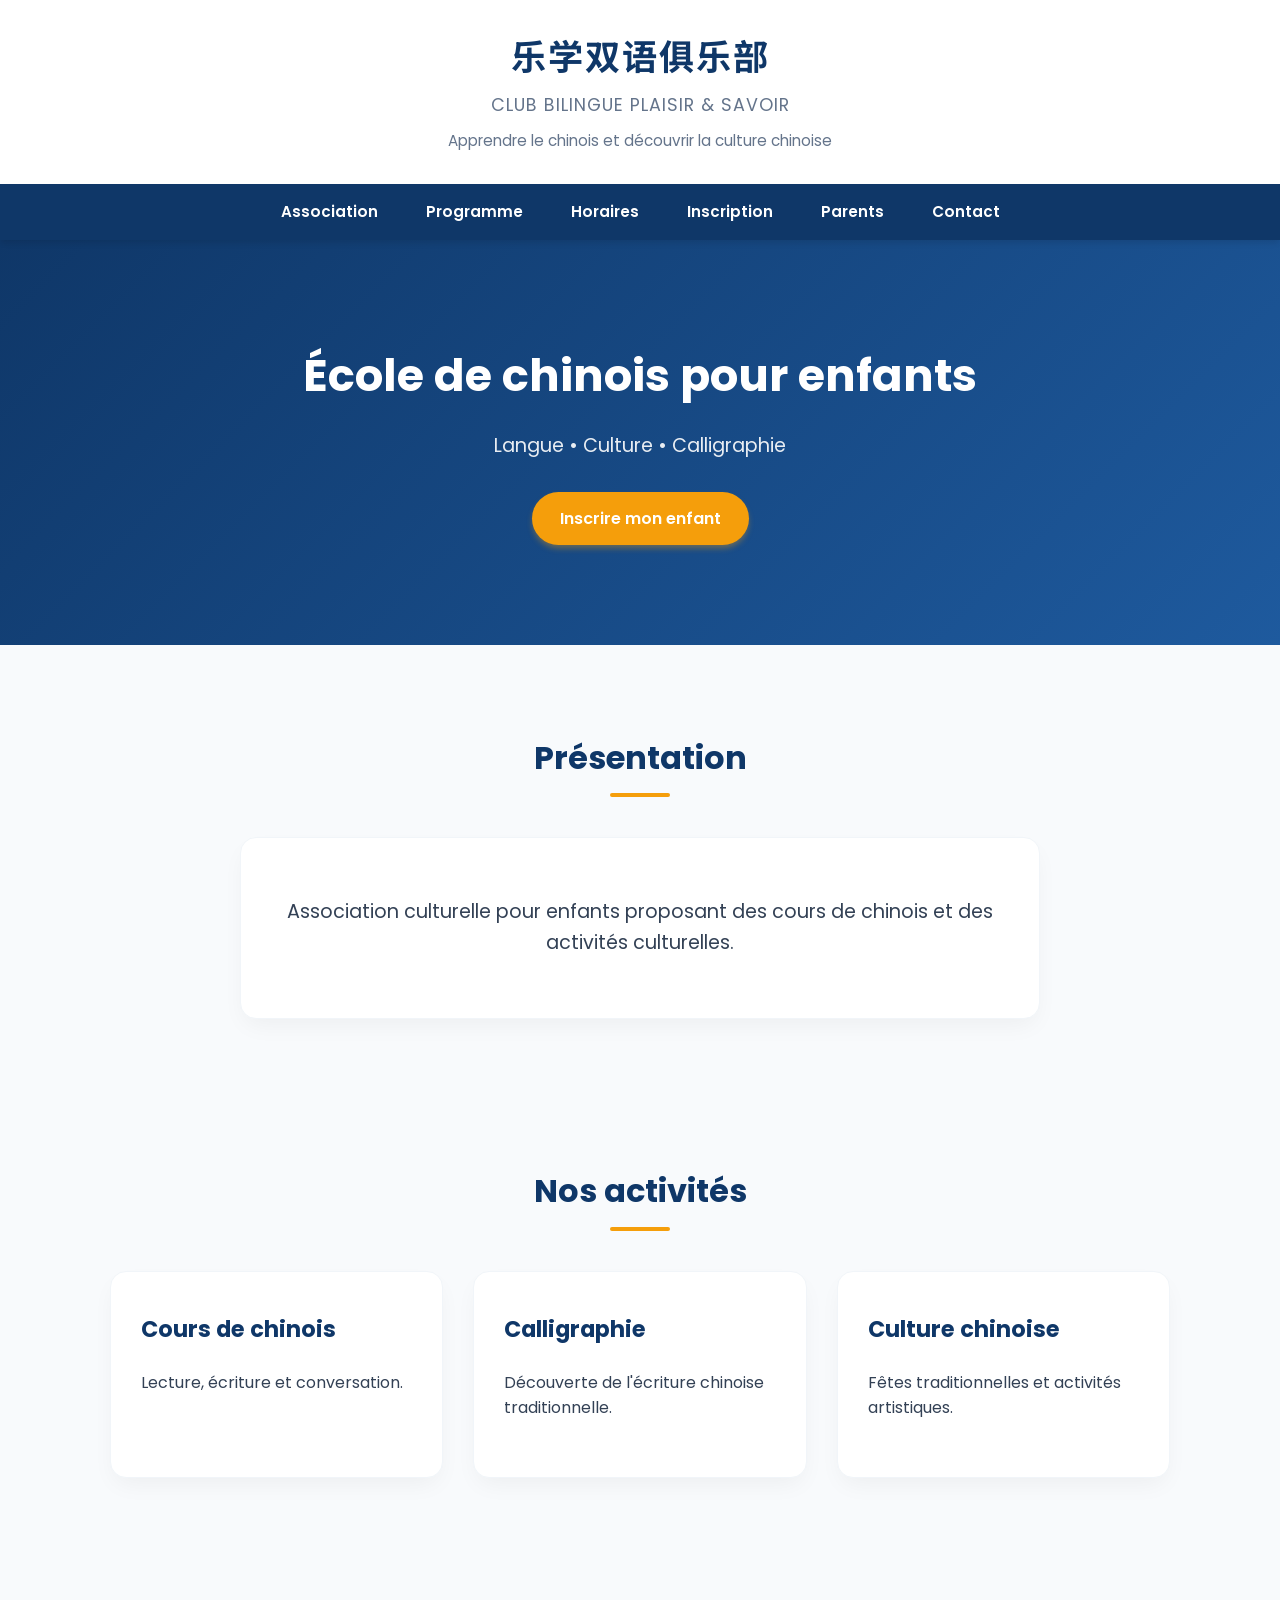
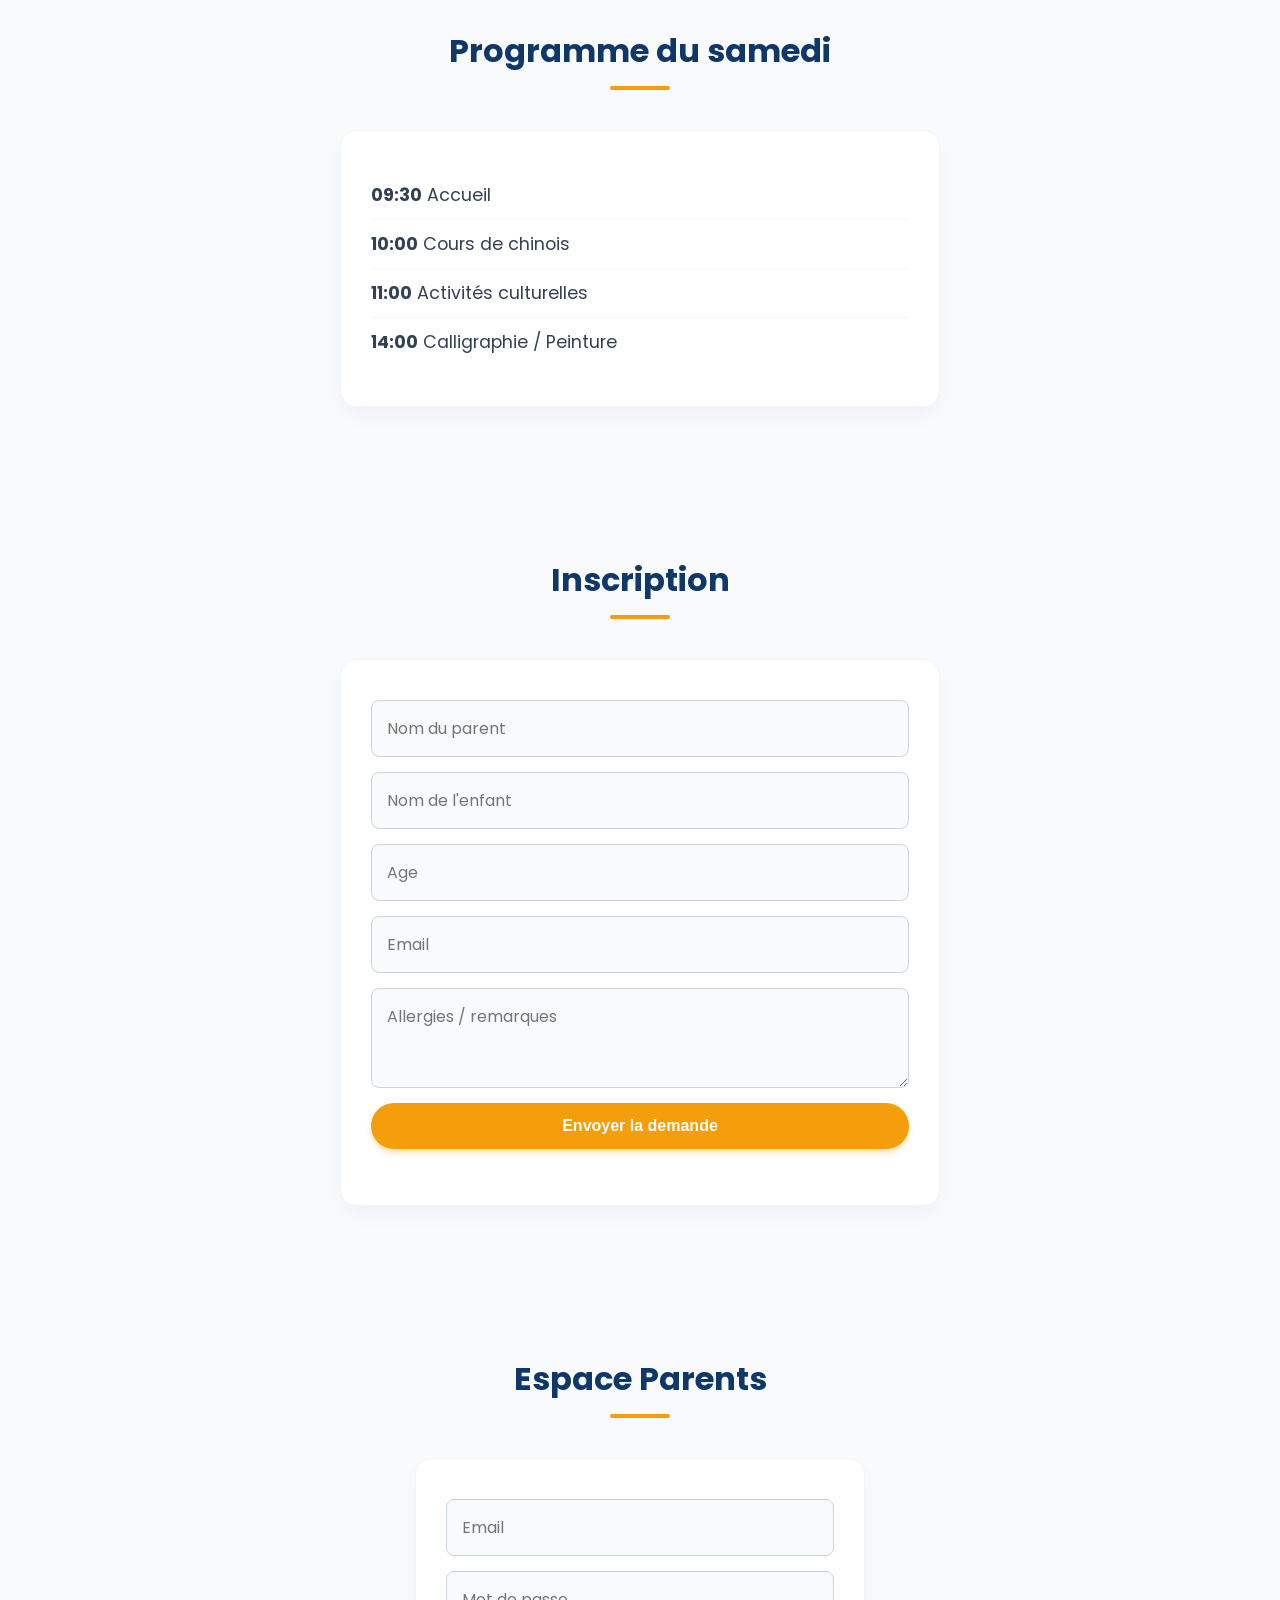
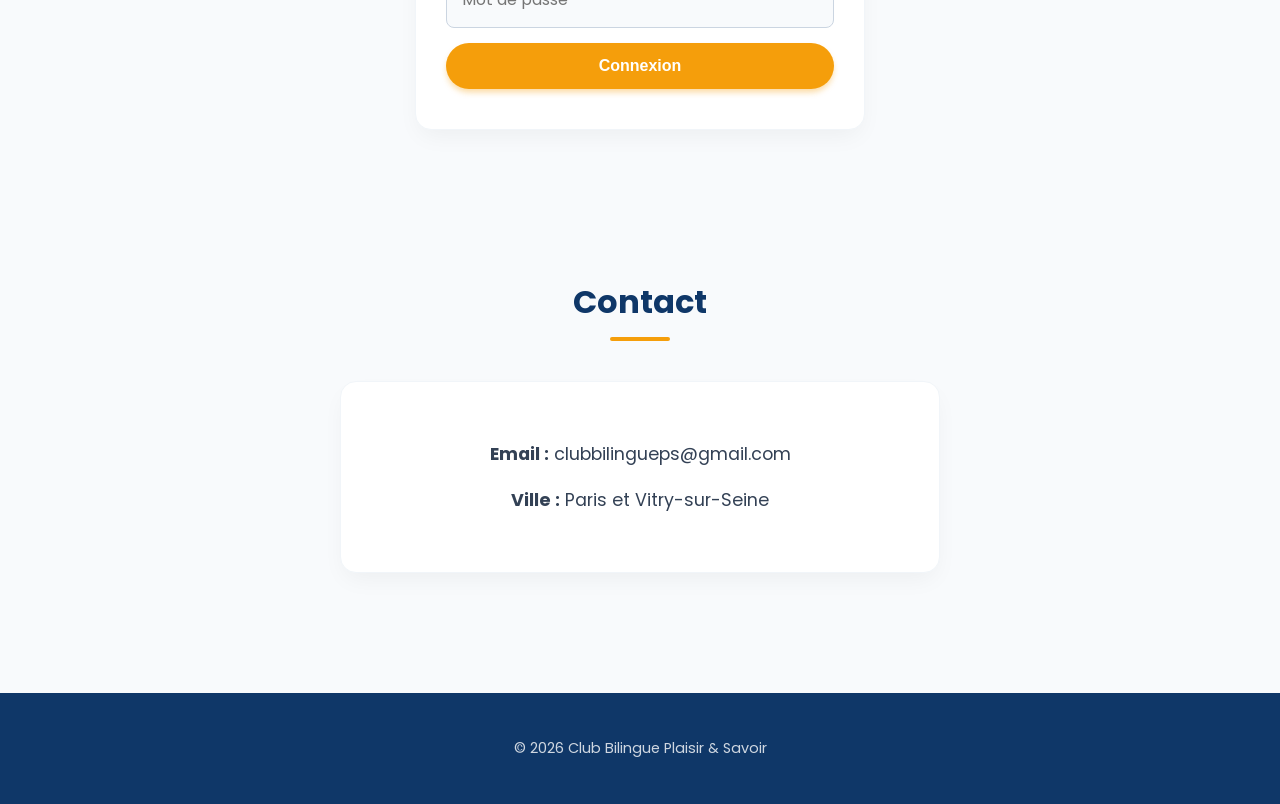
==== index.html @ ced0d9ac "Rename website.html to index.html" ====
<!DOCTYPE html>
<html lang="fr">
<head>
<meta charset="UTF-8">
<meta name="viewport" content="width=device-width, initial-scale=1.0">
<title>Club Bilingue Plaisir & Savoir</title>

<link href="https://fonts.googleapis.com/css2?family=Noto+Sans+SC:wght@400;700&family=Poppins:wght@300;400;600;700&display=swap" rel="stylesheet">

<style>
:root {
  --primary: #0f3768;        /* 深沉专业的蓝色 */
  --primary-light: #1e5a9e;  
  --accent: #f59e0b;         /* 温暖的橙黄色作为点缀 */
  --accent-hover: #d97706;
  --bg-color: #f8fafc;       /* 柔和的浅灰蓝背景 */
  --text-main: #334155;
  --text-light: #64748b;
  --white: #ffffff;
}

* {
  box-sizing: border-box;
  scroll-behavior: smooth;
}

body {
  margin: 0;
  font-family: 'Poppins', 'Noto Sans SC', sans-serif;
  background: var(--bg-color);
  color: var(--text-main);
  line-height: 1.6;
}

/* 顶部品牌区 */
header {
  background: var(--white);
  color: var(--primary);
  padding: 30px 20px;
  text-align: center;
}

header h1 {
  margin: 0;
  font-size: 2.2rem;
  letter-spacing: 2px;
  color: var(--primary);
}

header h2 {
  margin: 5px 0 10px;
  font-size: 1.1rem;
  font-weight: 400;
  color: var(--text-light);
  letter-spacing: 1px;
}

header p {
  margin: 0;
  font-size: 0.95rem;
  color: var(--text-light);
}

/* 导航栏 */
nav {
  display: flex;
  justify-content: center;
  flex-wrap: wrap;
  background: var(--primary);
  position: sticky;
  top: 0;
  z-index: 1000;
  box-shadow: 0 4px 6px -1px rgba(0, 0, 0, 0.1);
}

nav a {
  color: var(--white);
  text-decoration: none;
  padding: 16px 24px;
  font-weight: 600;
  font-size: 0.95rem;
  transition: background 0.3s ease;
}

nav a:hover {
  background: var(--primary-light);
}

/* 主视觉区 (Hero) */
.hero {
  padding: 100px 20px;
  text-align: center;
  background: linear-gradient(135deg, var(--primary) 0%, var(--primary-light) 100%);
  color: var(--white);
}

.hero h1 {
  font-size: 2.8rem;
  margin-bottom: 10px;
  margin-top: 0;
}

.hero p {
  font-size: 1.2rem;
  margin-bottom: 30px;
  opacity: 0.9;
}

/* 通用容器 */
.container {
  max-width: 1100px;
  margin: 0 auto;
  padding: 60px 20px;
}

.container h2 {
  text-align: center;
  color: var(--primary);
  font-size: 2rem;
  margin-bottom: 40px;
  position: relative;
}

.container h2::after {
  content: '';
  width: 60px;
  height: 4px;
  background: var(--accent);
  display: block;
  margin: 10px auto 0;
  border-radius: 2px;
}

/* 网格与卡片 */
.grid {
  display: grid;
  grid-template-columns: repeat(auto-fit, minmax(300px, 1fr));
  gap: 30px;
}

.card {
  background: var(--white);
  padding: 40px 30px;
  border-radius: 16px;
  box-shadow: 0 10px 25px -5px rgba(0, 0, 0, 0.05);
  transition: transform 0.3s ease, box-shadow 0.3s ease;
  border: 1px solid #f1f5f9;
}

.card:hover {
  transform: translateY(-5px);
  box-shadow: 0 20px 25px -5px rgba(0, 0, 0, 0.1);
}

.card h3 {
  color: var(--primary);
  margin-top: 0;
  font-size: 1.4rem;
}

/* 按钮样式 */
.btn {
  display: inline-block;
  background: var(--accent);
  color: var(--white);
  padding: 14px 28px;
  border-radius: 50px;
  text-decoration: none;
  font-weight: 600;
  font-size: 1rem;
  border: none;
  cursor: pointer;
  transition: background 0.3s ease, transform 0.2s ease;
  box-shadow: 0 4px 6px -1px rgba(245, 158, 11, 0.4);
}

.btn:hover {
  background: var(--accent-hover);
  transform: translateY(-2px);
}

/* 课程表区特殊调整 */
.schedule p {
  font-size: 1.1rem;
  padding: 10px 0;
  border-bottom: 1px solid #f1f5f9;
  margin: 0;
}
.schedule p:last-child {
  border-bottom: none;
}
.schedule .card {
  max-width: 600px;
  margin: 0 auto;
}

/* 表单样式 */
form {
  display: flex;
  flex-direction: column;
  gap: 15px;
}

form input, form textarea {
  width: 100%;
  padding: 15px;
  border-radius: 8px;
  border: 1px solid #cbd5e1;
  font-size: 1rem;
  font-family: inherit;
  background: #f8fafc;
  transition: border-color 0.3s ease, box-shadow 0.3s ease;
}

form input:focus, form textarea:focus {
  outline: none;
  border-color: var(--primary-light);
  box-shadow: 0 0 0 3px rgba(30, 90, 158, 0.1);
  background: var(--white);
}

form textarea {
  resize: vertical;
  min-height: 100px;
}

.form-card {
  max-width: 600px;
  margin: 0 auto;
}

#confirm {
  color: #10b981;
  font-weight: 600;
  text-align: center;
  margin-top: 15px;
}

/* 家长空间 */
.login-box {
  max-width: 450px;
  margin: auto;
}

.dashboard {
  display: none;
  max-width: 800px;
  margin: 40px auto 0;
  background: var(--white);
  padding: 40px;
  border-radius: 16px;
  box-shadow: 0 10px 25px -5px rgba(0, 0, 0, 0.05);
}

.invoice {
  background: #f8fafc;
  padding: 30px;
  border: 1px dashed #cbd5e1;
  border-radius: 8px;
  margin-top: 30px;
  color: var(--text-main);
}

.invoice h3 {
  margin-top: 0;
  color: var(--primary);
}

/* 页脚 */
footer {
  background: var(--primary);
  color: rgba(255, 255, 255, 0.8);
  text-align: center;
  padding: 30px;
  margin-top: 60px;
  font-size: 0.9rem;
}

@media(max-width: 768px) {
  header h1 { font-size: 1.8rem; }
  .hero h1 { font-size: 2.2rem; }
  nav a { padding: 12px 16px; font-size: 0.9rem; }
  .container { padding: 40px 15px; }
}
</style>
</head>

<body>

<header>
  <h1>乐学双语俱乐部</h1>
  <h2>CLUB BILINGUE PLAISIR & SAVOIR</h2>
  <p>Apprendre le chinois et découvrir la culture chinoise</p>
</header>

<nav>
  <a href="#about">Association</a>
  <a href="#program">Programme</a>
  <a href="#schedule">Horaires</a>
  <a href="#register">Inscription</a>
  <a href="#parents">Parents</a>
  <a href="#contact">Contact</a>
</nav>

<section class="hero">
  <h1>École de chinois pour enfants</h1>
  <p>Langue • Culture • Calligraphie</p>
  <a class="btn" href="#register">Inscrire mon enfant</a>
</section>

<div class="container" id="about">
  <h2>Présentation</h2>
  <div class="card" style="text-align: center; max-width: 800px; margin: 0 auto;">
    <p style="font-size: 1.2rem; color: var(--text-main);">Association culturelle pour enfants proposant des cours de chinois et des activités culturelles.</p>
  </div>
</div>

<div class="container" id="program">
  <h2>Nos activités</h2>
  <div class="grid">
    <div class="card">
      <h3>Cours de chinois</h3>
      <p>Lecture, écriture et conversation.</p>
    </div>
    <div class="card">
      <h3>Calligraphie</h3>
      <p>Découverte de l'écriture chinoise traditionnelle.</p>
    </div>
    <div class="card">
      <h3>Culture chinoise</h3>
      <p>Fêtes traditionnelles et activités artistiques.</p>
    </div>
  </div>
</div>

<div class="container schedule" id="schedule">
  <h2>Programme du samedi</h2>
  <div class="card">
    <p><strong>09:30</strong> Accueil</p>
    <p><strong>10:00</strong> Cours de chinois</p>
    <p><strong>11:00</strong> Activités culturelles</p>
    <p><strong>14:00</strong> Calligraphie / Peinture</p>
  </div>
</div>

<div class="container" id="register">
  <h2>Inscription</h2>
  <div class="card form-card">
    <form id="registerForm">
      <input type="text" id="parent" placeholder="Nom du parent" required>
      <input type="text" id="child" placeholder="Nom de l'enfant" required>
      <input type="number" id="age" placeholder="Age" required>
      <input type="email" id="email" placeholder="Email" required>
      <textarea id="note" placeholder="Allergies / remarques"></textarea>
      <button class="btn" type="submit">Envoyer la demande</button>
    </form>
    <p id="confirm"></p>
  </div>
</div>

<div class="container" id="parents">
  <h2>Espace Parents</h2>
  <div class="card login-box">
    <form id="loginForm">
      <input type="email" placeholder="Email" required>
      <input type="password" placeholder="Mot de passe" required>
      <button class="btn">Connexion</button>
    </form>
  </div>

  <div class="dashboard" id="dashboard">
    <h3 style="color: var(--primary); margin-top: 0;">Tableau Parents</h3>
    <p>Bienvenue dans l'espace parents.</p>
    <button class="btn" onclick="generateInvoice()">Télécharger facture</button>
    <div id="invoice" class="invoice"></div>
  </div>
</div>

<div class="container" id="contact">
  <h2>Contact</h2>
  <div class="card" style="text-align: center; max-width: 600px; margin: 0 auto;">
    <p style="font-size: 1.1rem;"><strong>Email :</strong> clubbilingueps@gmail.com</p>
    <p style="font-size: 1.1rem;"><strong>Ville :</strong> Paris et Vitry-sur-Seine</p>
  </div>
</div>

<footer>
  <p>© 2026 Club Bilingue Plaisir & Savoir</p>
</footer>

<script>
// Registration
document.getElementById("registerForm").addEventListener("submit",function(e){
  e.preventDefault();
  const parent = document.getElementById("parent").value;
  const child = document.getElementById("child").value;

  localStorage.setItem("parent", parent);
  localStorage.setItem("child", child);

  document.getElementById("confirm").innerText = "Inscription enregistrée ✔";
});

// Parent login demo
document.getElementById("loginForm").addEventListener("submit",function(e){
  e.preventDefault();
  // Hide login box, show dashboard
  document.querySelector('.login-box').style.display = "none";
  document.getElementById("dashboard").style.display = "block";
});

// Invoice generator
function generateInvoice(){
  const parent = localStorage.getItem("parent") || "Parent";
  const child = localStorage.getItem("child") || "Enfant";

  const html = `
    <h3>Facture</h3>
    <p><strong>Association :</strong> Club Bilingue Plaisir & Savoir</p>
    <p><strong>Parent :</strong> ${parent}</p>
    <p><strong>Enfant :</strong> ${child}</p>
    <p><strong>Objet :</strong> Cours de chinois enfants</p>
    <p><strong>Montant :</strong> 120 €</p>
    <p><strong>Date :</strong> ${new Date().toLocaleDateString()}</p>
  `;
  document.getElementById("invoice").innerHTML = html;
}
</script>

</body>
</html>
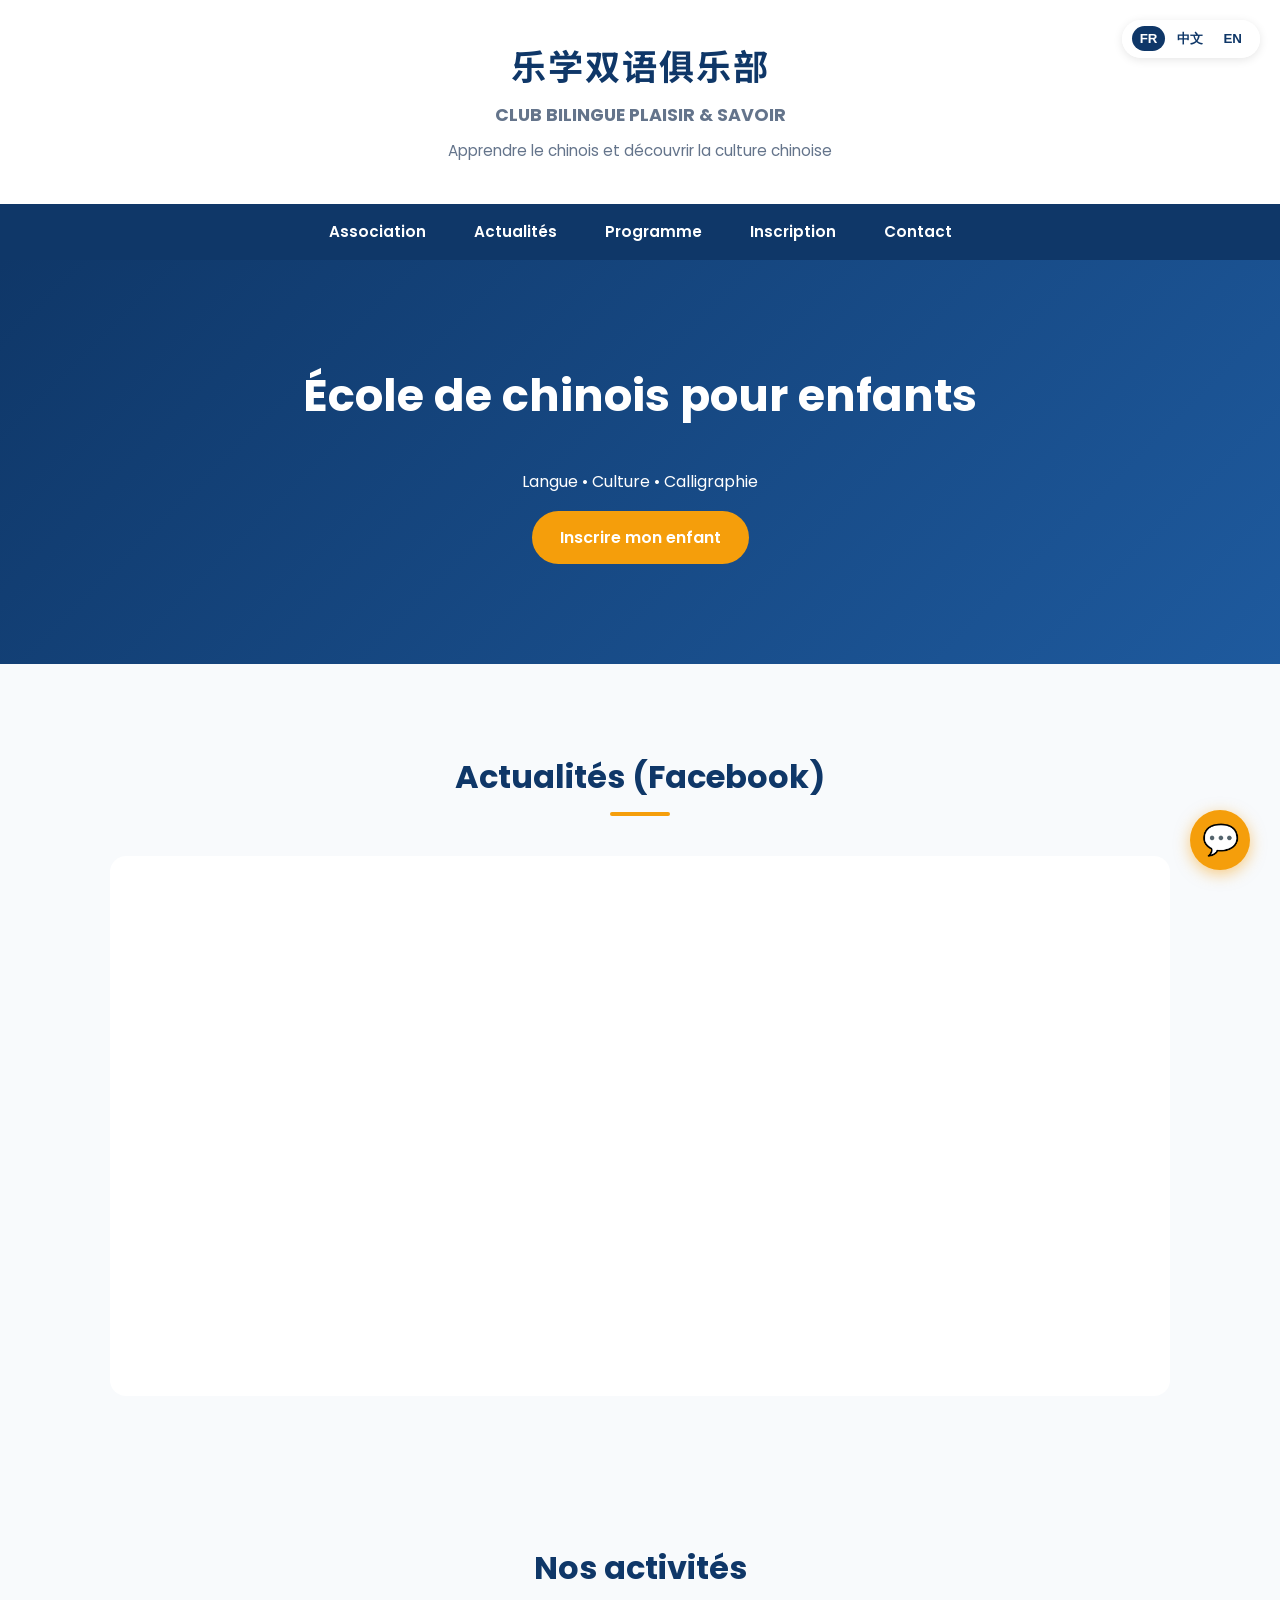
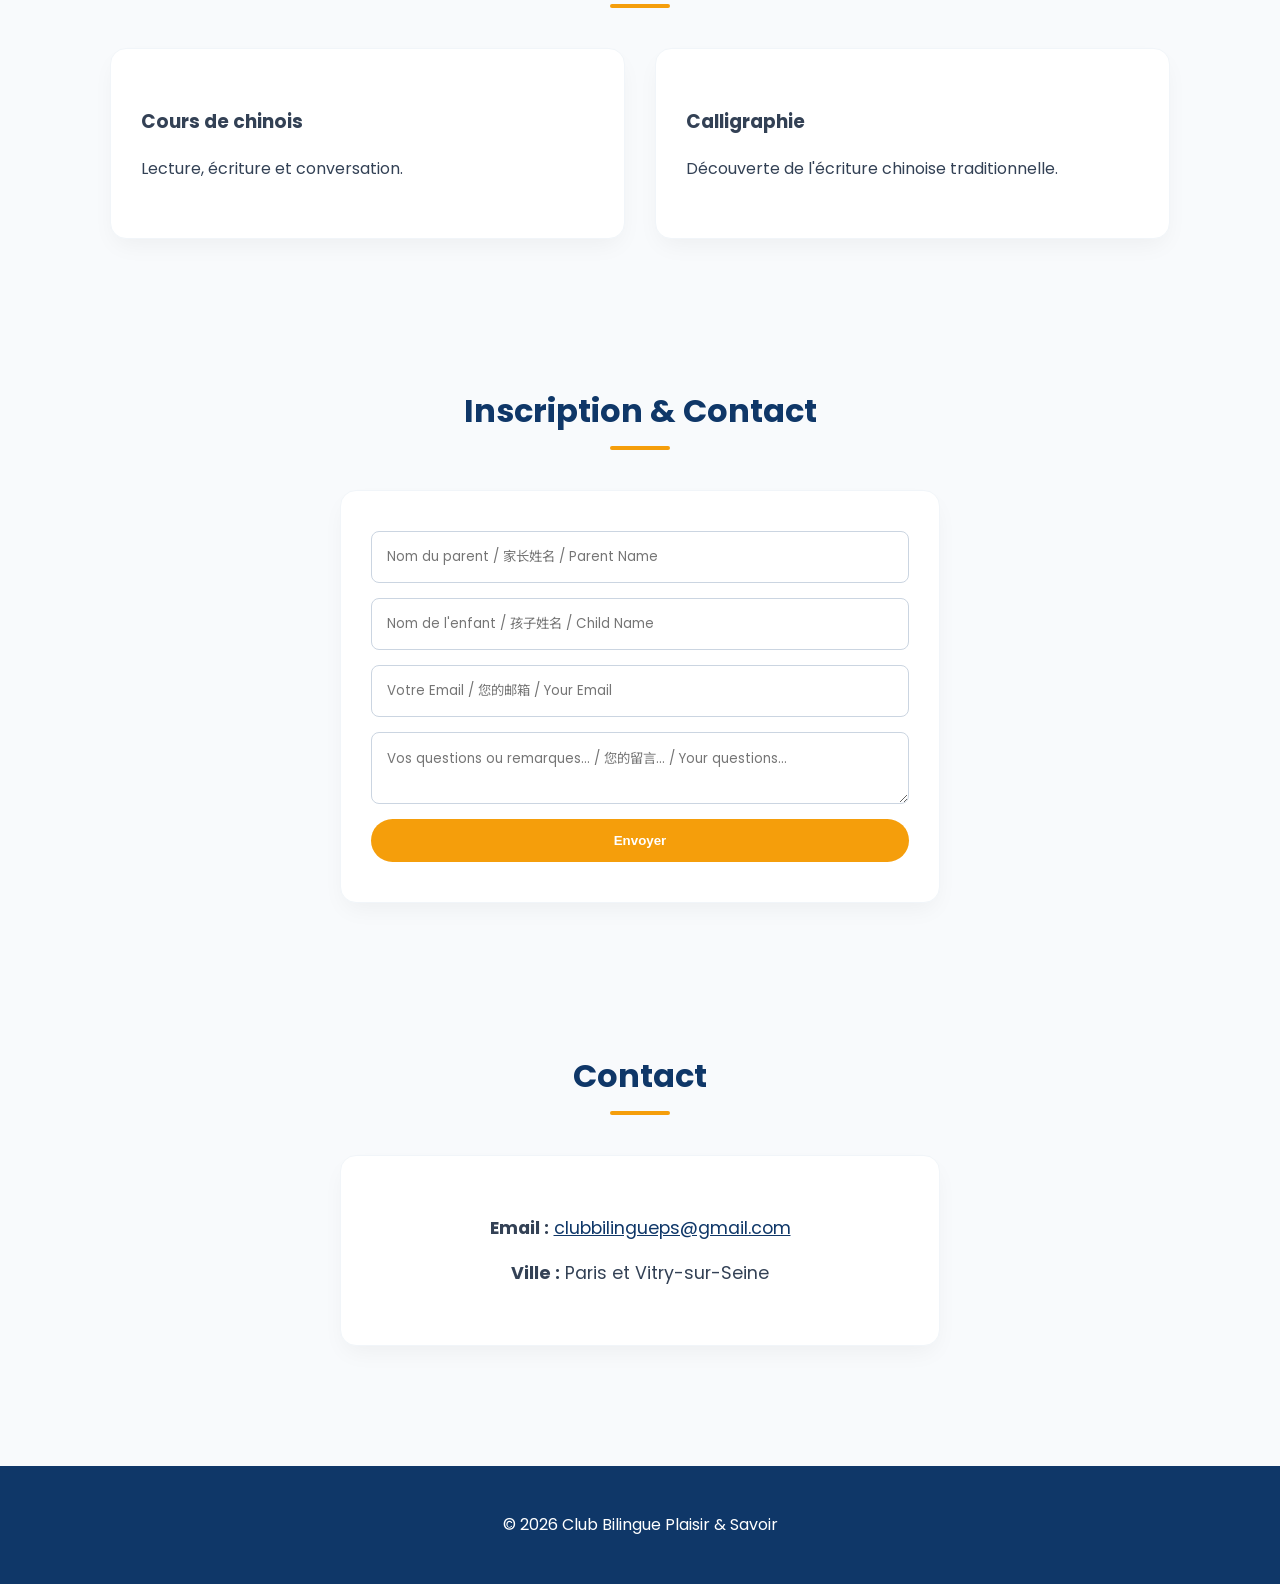
==== commit de534c54: "Update index.html" ====
--- a/index.html
+++ b/index.html
@@ -9,20 +9,17 @@
 
 <style>
 :root {
-  --primary: #0f3768;        /* 深沉专业的蓝色 */
+  --primary: #0f3768;        
   --primary-light: #1e5a9e;  
-  --accent: #f59e0b;         /* 温暖的橙黄色作为点缀 */
+  --accent: #f59e0b;         
   --accent-hover: #d97706;
-  --bg-color: #f8fafc;       /* 柔和的浅灰蓝背景 */
+  --bg-color: #f8fafc;       
   --text-main: #334155;
   --text-light: #64748b;
   --white: #ffffff;
 }
 
-* {
-  box-sizing: border-box;
-  scroll-behavior: smooth;
-}
+* { box-sizing: border-box; scroll-behavior: smooth; }
 
 body {
   margin: 0;
@@ -32,354 +29,206 @@
   line-height: 1.6;
 }
 
-/* 顶部品牌区 */
+/* 语言切换器 */
+.lang-switcher {
+  position: absolute;
+  top: 20px;
+  right: 20px;
+  background: rgba(255,255,255,0.9);
+  padding: 5px 10px;
+  border-radius: 20px;
+  box-shadow: 0 2px 10px rgba(0,0,0,0.1);
+  z-index: 1001;
+}
+.lang-switcher button {
+  border: none;
+  background: none;
+  cursor: pointer;
+  font-weight: 600;
+  color: var(--primary);
+  padding: 5px 8px;
+  border-radius: 15px;
+}
+.lang-switcher button.active {
+  background: var(--primary);
+  color: white;
+}
+
+/* 语言显示控制 */
+.lang-zh, .lang-en { display: none; }
+
 header {
   background: var(--white);
   color: var(--primary);
-  padding: 30px 20px;
+  padding: 40px 20px;
   text-align: center;
-}
-
-header h1 {
-  margin: 0;
-  font-size: 2.2rem;
-  letter-spacing: 2px;
-  color: var(--primary);
-}
-
-header h2 {
-  margin: 5px 0 10px;
-  font-size: 1.1rem;
-  font-weight: 400;
-  color: var(--text-light);
-  letter-spacing: 1px;
-}
-
-header p {
-  margin: 0;
-  font-size: 0.95rem;
-  color: var(--text-light);
-}
-
-/* 导航栏 */
+  position: relative;
+}
+header h1 { margin: 0; font-size: 2.2rem; letter-spacing: 2px; }
+header h2 { margin: 5px 0 10px; font-size: 1.1rem; color: var(--text-light); }
+header p { margin: 0; font-size: 0.95rem; color: var(--text-light); }
+
 nav {
-  display: flex;
-  justify-content: center;
-  flex-wrap: wrap;
-  background: var(--primary);
-  position: sticky;
-  top: 0;
-  z-index: 1000;
-  box-shadow: 0 4px 6px -1px rgba(0, 0, 0, 0.1);
-}
-
+  display: flex; justify-content: center; flex-wrap: wrap;
+  background: var(--primary); position: sticky; top: 0; z-index: 1000;
+}
 nav a {
-  color: var(--white);
-  text-decoration: none;
-  padding: 16px 24px;
-  font-weight: 600;
-  font-size: 0.95rem;
-  transition: background 0.3s ease;
-}
-
-nav a:hover {
-  background: var(--primary-light);
-}
-
-/* 主视觉区 (Hero) */
+  color: var(--white); text-decoration: none;
+  padding: 16px 24px; font-weight: 600; font-size: 0.95rem;
+}
+nav a:hover { background: var(--primary-light); }
+
 .hero {
-  padding: 100px 20px;
-  text-align: center;
+  padding: 100px 20px; text-align: center;
   background: linear-gradient(135deg, var(--primary) 0%, var(--primary-light) 100%);
   color: var(--white);
 }
-
-.hero h1 {
-  font-size: 2.8rem;
-  margin-bottom: 10px;
-  margin-top: 0;
-}
-
-.hero p {
-  font-size: 1.2rem;
-  margin-bottom: 30px;
-  opacity: 0.9;
-}
-
-/* 通用容器 */
-.container {
-  max-width: 1100px;
-  margin: 0 auto;
-  padding: 60px 20px;
-}
-
+.hero h1 { font-size: 2.8rem; margin-top: 0; }
+
+.container { max-width: 1100px; margin: 0 auto; padding: 60px 20px; }
 .container h2 {
-  text-align: center;
-  color: var(--primary);
-  font-size: 2rem;
-  margin-bottom: 40px;
-  position: relative;
-}
-
+  text-align: center; color: var(--primary); font-size: 2rem; margin-bottom: 40px;
+}
 .container h2::after {
-  content: '';
-  width: 60px;
-  height: 4px;
-  background: var(--accent);
-  display: block;
-  margin: 10px auto 0;
-  border-radius: 2px;
-}
-
-/* 网格与卡片 */
-.grid {
-  display: grid;
-  grid-template-columns: repeat(auto-fit, minmax(300px, 1fr));
-  gap: 30px;
-}
-
+  content: ''; width: 60px; height: 4px; background: var(--accent); display: block; margin: 10px auto 0; border-radius: 2px;
+}
+
+.grid { display: grid; grid-template-columns: repeat(auto-fit, minmax(300px, 1fr)); gap: 30px; }
 .card {
-  background: var(--white);
-  padding: 40px 30px;
-  border-radius: 16px;
-  box-shadow: 0 10px 25px -5px rgba(0, 0, 0, 0.05);
-  transition: transform 0.3s ease, box-shadow 0.3s ease;
-  border: 1px solid #f1f5f9;
-}
-
-.card:hover {
-  transform: translateY(-5px);
-  box-shadow: 0 20px 25px -5px rgba(0, 0, 0, 0.1);
-}
-
-.card h3 {
-  color: var(--primary);
-  margin-top: 0;
-  font-size: 1.4rem;
-}
-
-/* 按钮样式 */
+  background: var(--white); padding: 40px 30px; border-radius: 16px;
+  box-shadow: 0 10px 25px -5px rgba(0,0,0,0.05); border: 1px solid #f1f5f9;
+}
+
 .btn {
-  display: inline-block;
-  background: var(--accent);
-  color: var(--white);
-  padding: 14px 28px;
-  border-radius: 50px;
-  text-decoration: none;
-  font-weight: 600;
-  font-size: 1rem;
-  border: none;
-  cursor: pointer;
-  transition: background 0.3s ease, transform 0.2s ease;
-  box-shadow: 0 4px 6px -1px rgba(245, 158, 11, 0.4);
-}
-
-.btn:hover {
-  background: var(--accent-hover);
-  transform: translateY(-2px);
-}
-
-/* 课程表区特殊调整 */
-.schedule p {
-  font-size: 1.1rem;
-  padding: 10px 0;
-  border-bottom: 1px solid #f1f5f9;
-  margin: 0;
-}
-.schedule p:last-child {
-  border-bottom: none;
-}
-.schedule .card {
-  max-width: 600px;
-  margin: 0 auto;
+  display: inline-block; background: var(--accent); color: var(--white);
+  padding: 14px 28px; border-radius: 50px; text-decoration: none;
+  font-weight: 600; border: none; cursor: pointer;
+}
+
+/* Facebook News 容器 */
+.fb-container {
+  display: flex; justify-content: center; background: white; padding: 20px; border-radius: 16px;
 }
 
 /* 表单样式 */
-form {
-  display: flex;
-  flex-direction: column;
-  gap: 15px;
-}
-
+form { display: flex; flex-direction: column; gap: 15px; }
 form input, form textarea {
-  width: 100%;
-  padding: 15px;
-  border-radius: 8px;
-  border: 1px solid #cbd5e1;
-  font-size: 1rem;
-  font-family: inherit;
-  background: #f8fafc;
-  transition: border-color 0.3s ease, box-shadow 0.3s ease;
-}
-
-form input:focus, form textarea:focus {
-  outline: none;
-  border-color: var(--primary-light);
-  box-shadow: 0 0 0 3px rgba(30, 90, 158, 0.1);
-  background: var(--white);
-}
-
-form textarea {
-  resize: vertical;
-  min-height: 100px;
-}
-
-.form-card {
-  max-width: 600px;
-  margin: 0 auto;
-}
-
-#confirm {
-  color: #10b981;
-  font-weight: 600;
-  text-align: center;
-  margin-top: 15px;
-}
-
-/* 家长空间 */
-.login-box {
-  max-width: 450px;
-  margin: auto;
-}
-
-.dashboard {
-  display: none;
-  max-width: 800px;
-  margin: 40px auto 0;
-  background: var(--white);
-  padding: 40px;
-  border-radius: 16px;
-  box-shadow: 0 10px 25px -5px rgba(0, 0, 0, 0.05);
-}
-
-.invoice {
-  background: #f8fafc;
-  padding: 30px;
-  border: 1px dashed #cbd5e1;
-  border-radius: 8px;
-  margin-top: 30px;
-  color: var(--text-main);
-}
-
-.invoice h3 {
-  margin-top: 0;
-  color: var(--primary);
-}
-
-/* 页脚 */
-footer {
-  background: var(--primary);
-  color: rgba(255, 255, 255, 0.8);
-  text-align: center;
-  padding: 30px;
-  margin-top: 60px;
-  font-size: 0.9rem;
-}
-
-@media(max-width: 768px) {
-  header h1 { font-size: 1.8rem; }
-  .hero h1 { font-size: 2.2rem; }
-  nav a { padding: 12px 16px; font-size: 0.9rem; }
-  .container { padding: 40px 15px; }
-}
+  width: 100%; padding: 15px; border-radius: 8px; border: 1px solid #cbd5e1; font-family: inherit;
+}
+.form-card { max-width: 600px; margin: 0 auto; }
+
+/* AI 悬浮助手 */
+.ai-fab {
+  position: fixed; bottom: 30px; right: 30px;
+  background: var(--accent); color: white;
+  width: 60px; height: 60px; border-radius: 50%;
+  display: flex; align-items: center; justify-content: center;
+  font-size: 30px; cursor: pointer; box-shadow: 0 4px 15px rgba(245, 158, 11, 0.5);
+  z-index: 9999; transition: transform 0.3s;
+}
+.ai-fab:hover { transform: scale(1.1); }
+
+.ai-window {
+  position: fixed; bottom: 100px; right: 30px;
+  width: 320px; height: 450px; background: white;
+  border-radius: 15px; box-shadow: 0 10px 30px rgba(0,0,0,0.15);
+  display: none; flex-direction: column; overflow: hidden; z-index: 9999;
+}
+.ai-header {
+  background: var(--primary); color: white; padding: 15px;
+  display: flex; justify-content: space-between; align-items: center; font-weight: bold;
+}
+.ai-header span { cursor: pointer; font-size: 20px; }
+.ai-body { flex: 1; padding: 15px; overflow-y: auto; background: #f0f4f8; display: flex; flex-direction: column; gap: 10px;}
+.ai-msg { background: white; padding: 10px 15px; border-radius: 15px 15px 15px 0; font-size: 0.9rem; align-self: flex-start; max-width: 85%; box-shadow: 0 2px 5px rgba(0,0,0,0.05);}
+.user-msg { background: var(--primary-light); color: white; padding: 10px 15px; border-radius: 15px 15px 0 15px; font-size: 0.9rem; align-self: flex-end; max-width: 85%;}
+.ai-footer { padding: 10px; background: white; display: flex; border-top: 1px solid #ddd; }
+.ai-footer input { flex: 1; padding: 10px; border: 1px solid #ccc; border-radius: 20px; outline: none; }
+.ai-footer button { background: var(--accent); color: white; border: none; padding: 10px 15px; margin-left: 10px; border-radius: 20px; cursor: pointer; }
+
+footer { background: var(--primary); color: white; text-align: center; padding: 30px; margin-top: 60px; }
 </style>
 </head>
 
 <body>
+
+<div class="lang-switcher">
+  <button class="active" onclick="switchLang('fr')">FR</button>
+  <button onclick="switchLang('zh')">中文</button>
+  <button onclick="switchLang('en')">EN</button>
+</div>
 
 <header>
   <h1>乐学双语俱乐部</h1>
   <h2>CLUB BILINGUE PLAISIR & SAVOIR</h2>
-  <p>Apprendre le chinois et découvrir la culture chinoise</p>
+  <p class="lang-fr">Apprendre le chinois et découvrir la culture chinoise</p>
+  <p class="lang-zh">学习中文，探索中华文化</p>
+  <p class="lang-en">Learn Chinese and discover Chinese culture</p>
 </header>
 
 <nav>
-  <a href="#about">Association</a>
-  <a href="#program">Programme</a>
-  <a href="#schedule">Horaires</a>
-  <a href="#register">Inscription</a>
-  <a href="#parents">Parents</a>
-  <a href="#contact">Contact</a>
+  <a href="#about"><span class="lang-fr">Association</span><span class="lang-zh">关于我们</span><span class="lang-en">About Us</span></a>
+  <a href="#news"><span class="lang-fr">Actualités</span><span class="lang-zh">最新动态</span><span class="lang-en">News</span></a>
+  <a href="#program"><span class="lang-fr">Programme</span><span class="lang-zh">课程介绍</span><span class="lang-en">Program</span></a>
+  <a href="#register"><span class="lang-fr">Inscription</span><span class="lang-zh">在线报名</span><span class="lang-en">Register</span></a>
+  <a href="#contact"><span class="lang-fr">Contact</span><span class="lang-zh">联系我们</span><span class="lang-en">Contact</span></a>
 </nav>
 
 <section class="hero">
-  <h1>École de chinois pour enfants</h1>
-  <p>Langue • Culture • Calligraphie</p>
-  <a class="btn" href="#register">Inscrire mon enfant</a>
+  <h1 class="lang-fr">École de chinois pour enfants</h1>
+  <h1 class="lang-zh">少儿中文学校</h1>
+  <h1 class="lang-en">Chinese School for Kids</h1>
+  <p><span class="lang-fr">Langue • Culture • Calligraphie</span><span class="lang-zh">语言 • 文化 • 书法</span><span class="lang-en">Language • Culture • Calligraphy</span></p>
+  <a class="btn" href="#register"><span class="lang-fr">Inscrire mon enfant</span><span class="lang-zh">给孩子报名</span><span class="lang-en">Enroll my child</span></a>
 </section>
 
-<div class="container" id="about">
-  <h2>Présentation</h2>
-  <div class="card" style="text-align: center; max-width: 800px; margin: 0 auto;">
-    <p style="font-size: 1.2rem; color: var(--text-main);">Association culturelle pour enfants proposant des cours de chinois et des activités culturelles.</p>
+<div class="container" id="news">
+  <h2><span class="lang-fr">Actualités (Facebook)</span><span class="lang-zh">俱乐部动态</span><span class="lang-en">Latest News</span></h2>
+  <div class="fb-container">
+    <iframe <iframe src="https://www.facebook.com/plugins/page.php?href=https%3A%2F%2Fwww.facebook.com%2Funesco&tabs=timeline&width=340&height=500&small_header=false&adapt_container_width=true&hide_cover=false&show_facepile=true&appId" width="340" height="500" style="border:none;overflow:hidden" scrolling="no" frameborder="0" allowfullscreen="true" allow="autoplay; clipboard-write; encrypted-media; picture-in-picture; web-share"></iframe>
   </div>
 </div>
 
 <div class="container" id="program">
-  <h2>Nos activités</h2>
+  <h2><span class="lang-fr">Nos activités</span><span class="lang-zh">我们的课程</span><span class="lang-en">Our Activities</span></h2>
   <div class="grid">
     <div class="card">
-      <h3>Cours de chinois</h3>
-      <p>Lecture, écriture et conversation.</p>
+      <h3 class="lang-fr">Cours de chinois</h3><h3 class="lang-zh">中文课</h3><h3 class="lang-en">Chinese Class</h3>
+      <p class="lang-fr">Lecture, écriture et conversation.</p>
+      <p class="lang-zh">阅读、写作与日常对话交流。</p>
+      <p class="lang-en">Reading, writing, and conversation.</p>
     </div>
     <div class="card">
-      <h3>Calligraphie</h3>
-      <p>Découverte de l'écriture chinoise traditionnelle.</p>
+      <h3 class="lang-fr">Calligraphie</h3><h3 class="lang-zh">书法课</h3><h3 class="lang-en">Calligraphy</h3>
+      <p class="lang-fr">Découverte de l'écriture chinoise traditionnelle.</p>
+      <p class="lang-zh">体验传统中国毛笔书法艺术。</p>
+      <p class="lang-en">Discover traditional Chinese writing.</p>
     </div>
-    <div class="card">
-      <h3>Culture chinoise</h3>
-      <p>Fêtes traditionnelles et activités artistiques.</p>
-    </div>
-  </div>
-</div>
-
-<div class="container schedule" id="schedule">
-  <h2>Programme du samedi</h2>
-  <div class="card">
-    <p><strong>09:30</strong> Accueil</p>
-    <p><strong>10:00</strong> Cours de chinois</p>
-    <p><strong>11:00</strong> Activités culturelles</p>
-    <p><strong>14:00</strong> Calligraphie / Peinture</p>
   </div>
 </div>
 
 <div class="container" id="register">
-  <h2>Inscription</h2>
+  <h2><span class="lang-fr">Inscription & Contact</span><span class="lang-zh">在线咨询与报名</span><span class="lang-en">Registration</span></h2>
   <div class="card form-card">
-    <form id="registerForm">
-      <input type="text" id="parent" placeholder="Nom du parent" required>
-      <input type="text" id="child" placeholder="Nom de l'enfant" required>
-      <input type="number" id="age" placeholder="Age" required>
-      <input type="email" id="email" placeholder="Email" required>
-      <textarea id="note" placeholder="Allergies / remarques"></textarea>
-      <button class="btn" type="submit">Envoyer la demande</button>
+    <form action="https://formspree.io/f/mvzwyvnd" method="POST">
+      <input type="text" name="Parent Name" placeholder="Nom du parent / 家长姓名 / Parent Name" required>
+      <input type="text" name="Child Name" placeholder="Nom de l'enfant / 孩子姓名 / Child Name" required>
+      <input type="email" name="Email" placeholder="Votre Email / 您的邮箱 / Your Email" required>
+      <textarea name="Message" placeholder="Vos questions ou remarques... / 您的留言... / Your questions..."></textarea>
+      <button class="btn" type="submit"><span class="lang-fr">Envoyer</span><span class="lang-zh">发送信息</span><span class="lang-en">Send Message</span></button>
     </form>
-    <p id="confirm"></p>
-  </div>
-</div>
-
-<div class="container" id="parents">
-  <h2>Espace Parents</h2>
-  <div class="card login-box">
-    <form id="loginForm">
-      <input type="email" placeholder="Email" required>
-      <input type="password" placeholder="Mot de passe" required>
-      <button class="btn">Connexion</button>
-    </form>
-  </div>
-
-  <div class="dashboard" id="dashboard">
-    <h3 style="color: var(--primary); margin-top: 0;">Tableau Parents</h3>
-    <p>Bienvenue dans l'espace parents.</p>
-    <button class="btn" onclick="generateInvoice()">Télécharger facture</button>
-    <div id="invoice" class="invoice"></div>
   </div>
 </div>
 
 <div class="container" id="contact">
   <h2>Contact</h2>
   <div class="card" style="text-align: center; max-width: 600px; margin: 0 auto;">
-    <p style="font-size: 1.1rem;"><strong>Email :</strong> clubbilingueps@gmail.com</p>
+    <p style="font-size: 1.1rem;">
+      <strong>Email :</strong> 
+      <a href="mailto:clubbilingueps@gmail.com" style="color: var(--primary); text-decoration: underline;">
+        clubbilingueps@gmail.com
+      </a>
+    </p>
     <p style="font-size: 1.1rem;"><strong>Ville :</strong> Paris et Vitry-sur-Seine</p>
   </div>
 </div>
@@ -388,42 +237,77 @@
   <p>© 2026 Club Bilingue Plaisir & Savoir</p>
 </footer>
 
+<div class="ai-fab" onclick="toggleAI()">💬</div>
+<div class="ai-window" id="aiWindow">
+  <div class="ai-header">
+    IA Assistant
+    <span onclick="toggleAI()">×</span>
+  </div>
+  <div class="ai-body" id="aiBody">
+    <div class="ai-msg">
+      Bonjour ! Je suis l'assistant IA de l'école. 👋<br>
+      (你好！我是乐学双语俱乐部的AI小助手。)<br><br>
+      Nous proposons des cours ludiques pour les enfants. Souhaitez-vous réserver un <b>cours d'essai gratuit</b> ?<br>
+      (我们提供沉浸式的趣味中文课，您想为孩子预约<b>免费试听课</b>吗？)
+    </div>
+  </div>
+  <div class="ai-footer">
+    <input type="text" id="aiInput" placeholder="Posez votre question / 提问..." onkeypress="handleEnter(event)">
+    <button onclick="sendMsg()">➤</button>
+  </div>
+</div>
+
 <script>
-// Registration
-document.getElementById("registerForm").addEventListener("submit",function(e){
-  e.preventDefault();
-  const parent = document.getElementById("parent").value;
-  const child = document.getElementById("child").value;
-
-  localStorage.setItem("parent", parent);
-  localStorage.setItem("child", child);
-
-  document.getElementById("confirm").innerText = "Inscription enregistrée ✔";
+// 1. 多语言切换逻辑
+function switchLang(lang) {
+  // 隐藏所有语言
+  document.querySelectorAll('.lang-fr, .lang-zh, .lang-en').forEach(el => el.style.display = 'none');
+  // 显示目标语言
+  document.querySelectorAll('.lang-' + lang).forEach(el => el.style.display = 'block');
+  
+  // 更新按钮高亮
+  const btns = document.querySelectorAll('.lang-switcher button');
+  btns.forEach(btn => btn.classList.remove('active'));
+  event.target.classList.add('active');
+}
+
+// 初始化默认显示法语
+document.addEventListener("DOMContentLoaded", function() {
+  document.querySelectorAll('.lang-zh, .lang-en').forEach(el => el.style.display = 'none');
 });
 
-// Parent login demo
-document.getElementById("loginForm").addEventListener("submit",function(e){
-  e.preventDefault();
-  // Hide login box, show dashboard
-  document.querySelector('.login-box').style.display = "none";
-  document.getElementById("dashboard").style.display = "block";
-});
-
-// Invoice generator
-function generateInvoice(){
-  const parent = localStorage.getItem("parent") || "Parent";
-  const child = localStorage.getItem("child") || "Enfant";
-
-  const html = `
-    <h3>Facture</h3>
-    <p><strong>Association :</strong> Club Bilingue Plaisir & Savoir</p>
-    <p><strong>Parent :</strong> ${parent}</p>
-    <p><strong>Enfant :</strong> ${child}</p>
-    <p><strong>Objet :</strong> Cours de chinois enfants</p>
-    <p><strong>Montant :</strong> 120 €</p>
-    <p><strong>Date :</strong> ${new Date().toLocaleDateString()}</p>
-  `;
-  document.getElementById("invoice").innerHTML = html;
+// 2. AI 助手前端模拟逻辑
+function toggleAI() {
+  const win = document.getElementById('aiWindow');
+  win.style.display = (win.style.display === 'flex') ? 'none' : 'flex';
+}
+
+function handleEnter(e) {
+  if (e.key === 'Enter') sendMsg();
+}
+
+function sendMsg() {
+  const input = document.getElementById('aiInput');
+  const text = input.value.trim();
+  if (!text) return;
+
+  const body = document.getElementById('aiBody');
+  // 用户发送消息
+  body.innerHTML += `<div class="user-msg">${text}</div>`;
+  input.value = '';
+  body.scrollTop = body.scrollHeight;
+
+  // 模拟 AI 回复 (前端演示版本)
+  setTimeout(() => {
+    let reply = "Merci pour votre message ! Pour réserver un cours d'essai, veuillez remplir le formulaire d'inscription sur notre site, ou nous écrire à clubbilingueps@gmail.com. (感谢留言！预约试听请填写网页上的报名表，或发送邮件给我们。)";
+    
+    if(text.toLowerCase().includes('prix') || text.includes('钱') || text.includes('费用')) {
+      reply = "Nos tarifs varient selon le niveau et l'âge de l'enfant. Laissez-nous votre email dans le formulaire et nous vous enverrons la brochure ! (我们的学费根据年龄和班级有所不同，请填写表单，我们会把价格表发给您！)";
+    }
+
+    body.innerHTML += `<div class="ai-msg">${reply}</div>`;
+    body.scrollTop = body.scrollHeight;
+  }, 1000);
 }
 </script>
 
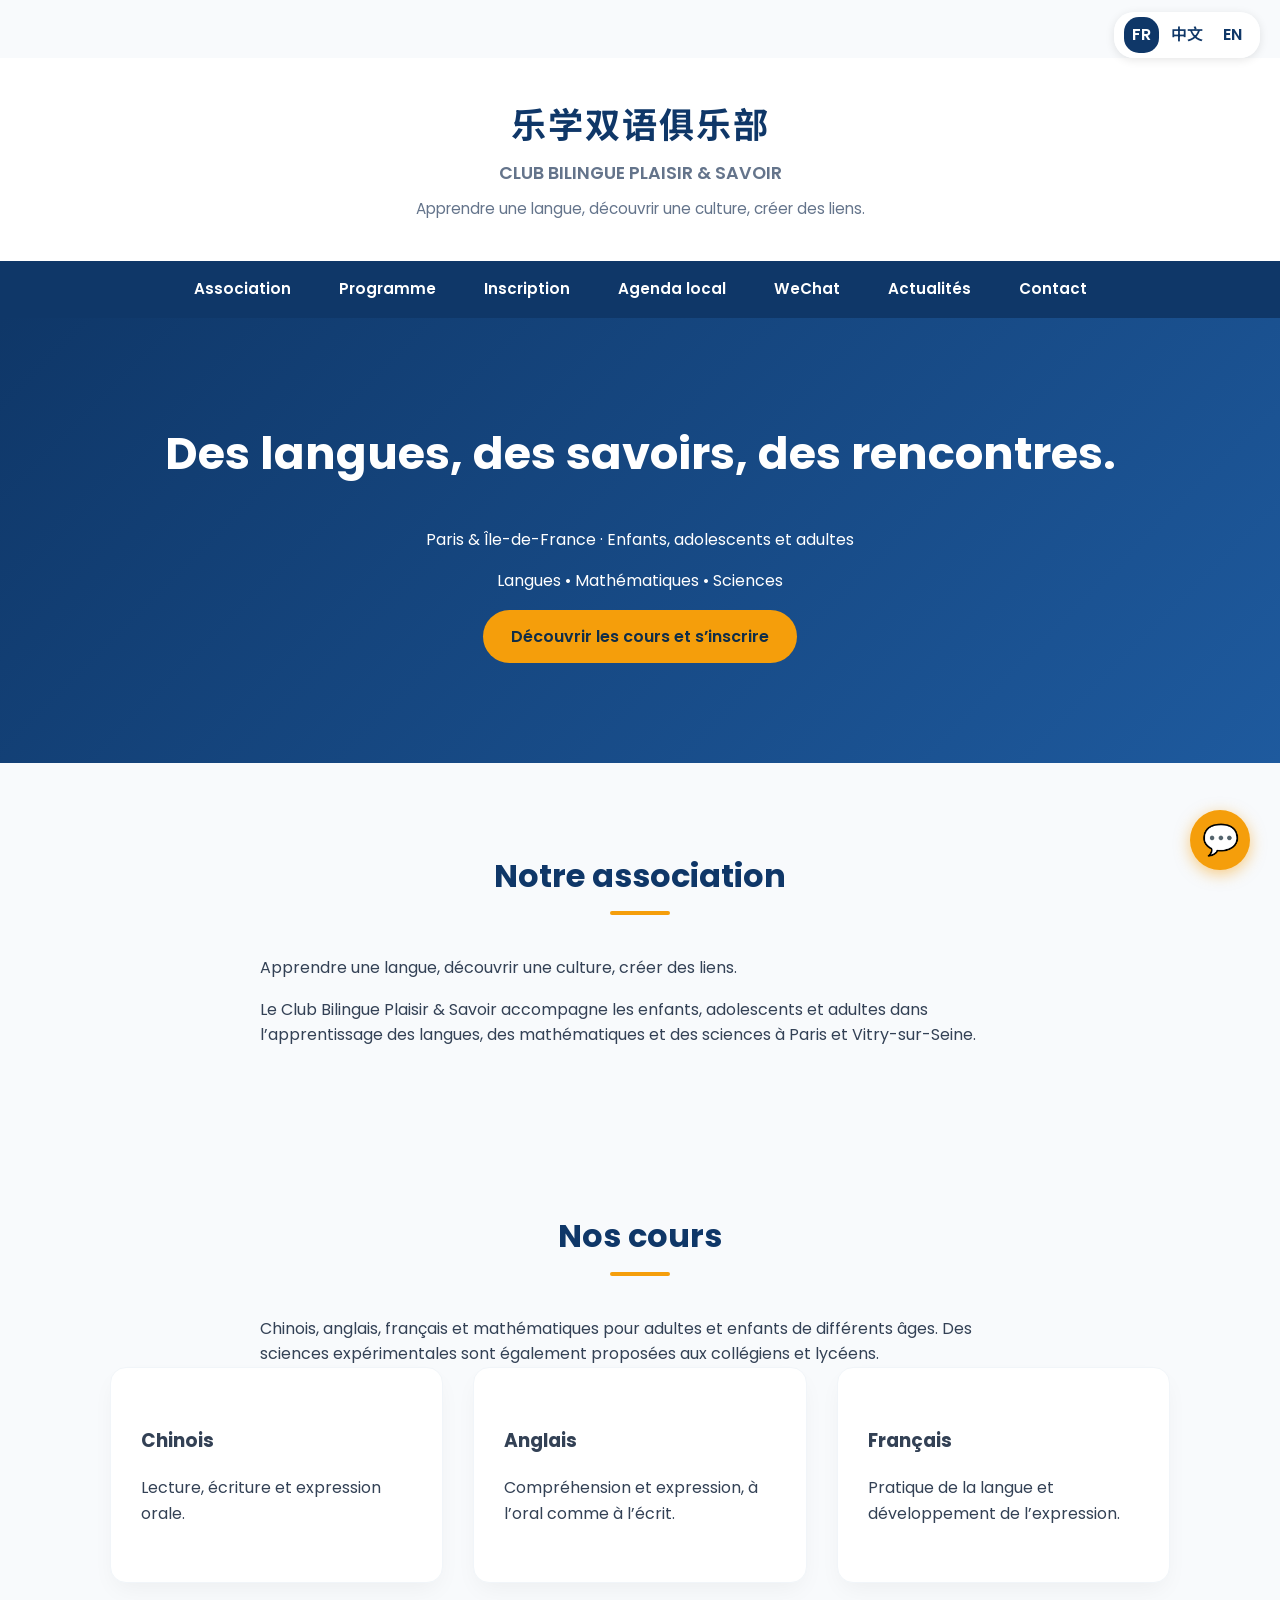
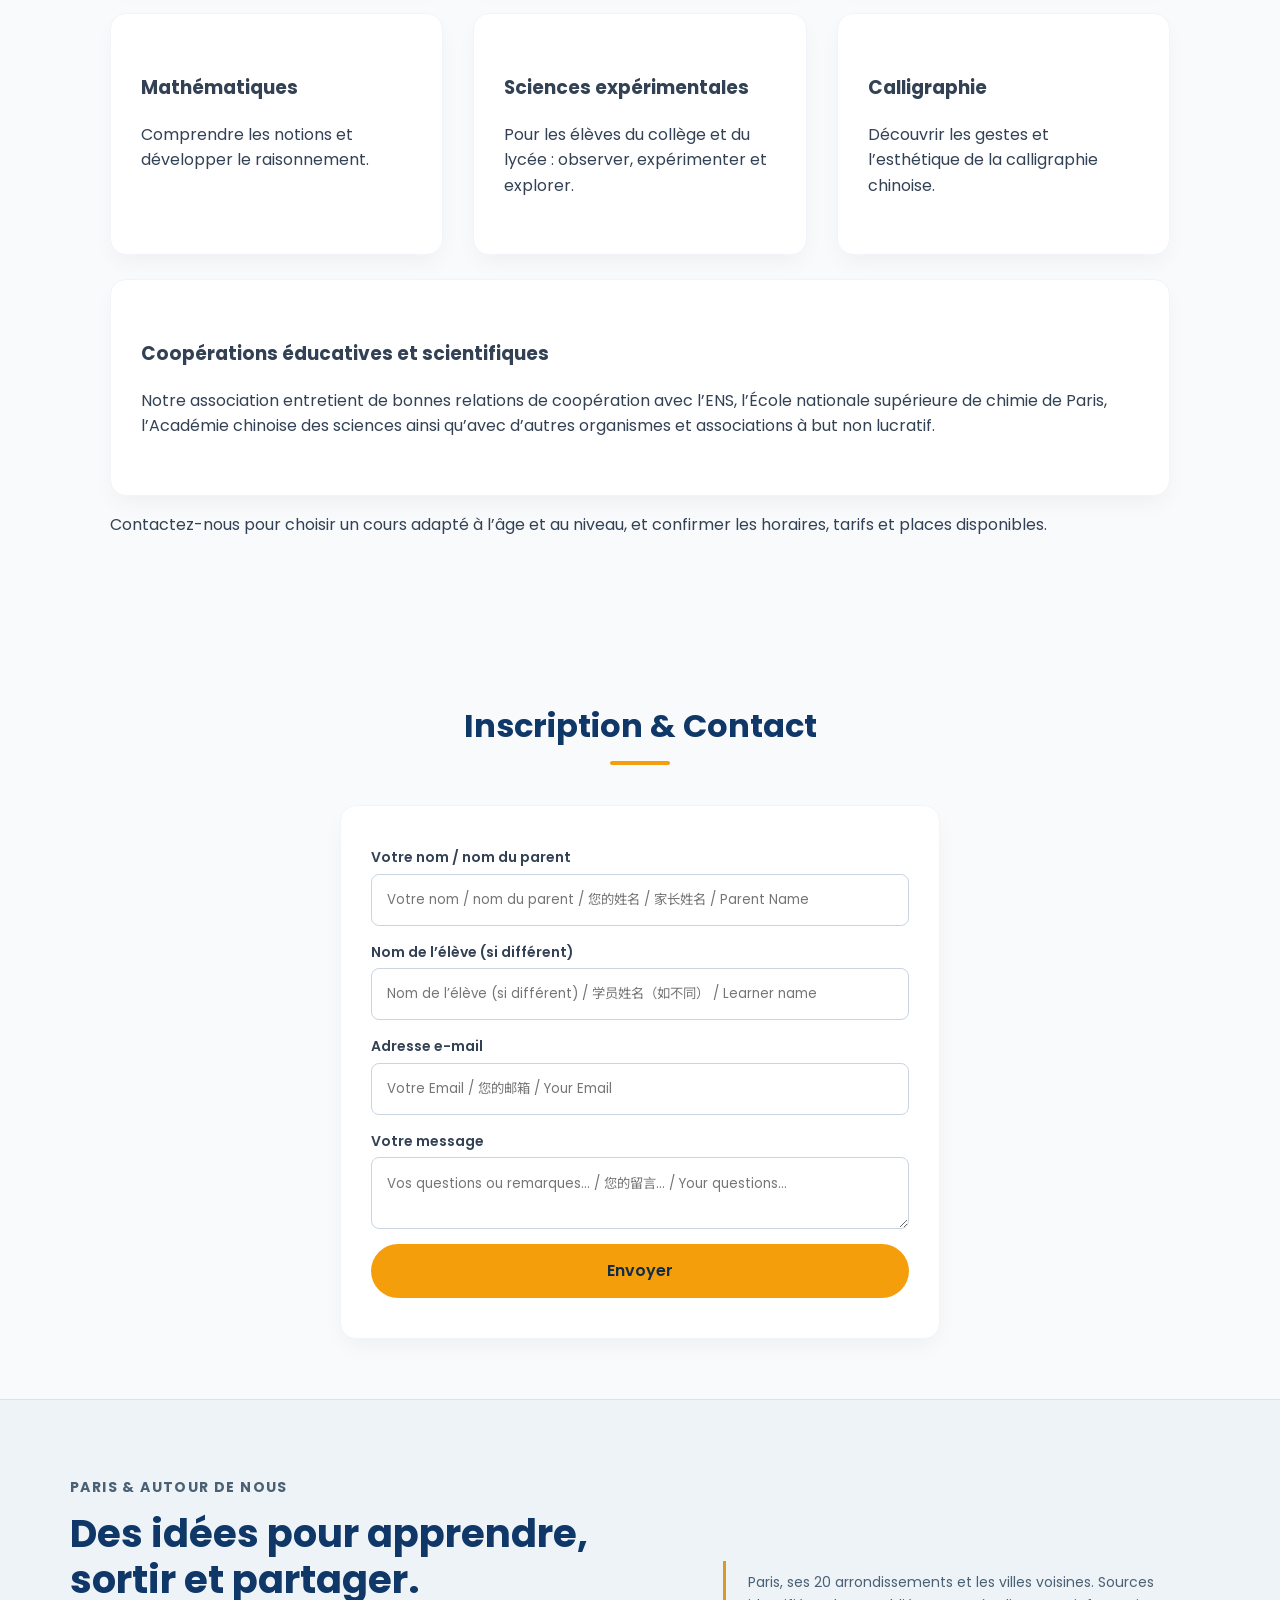
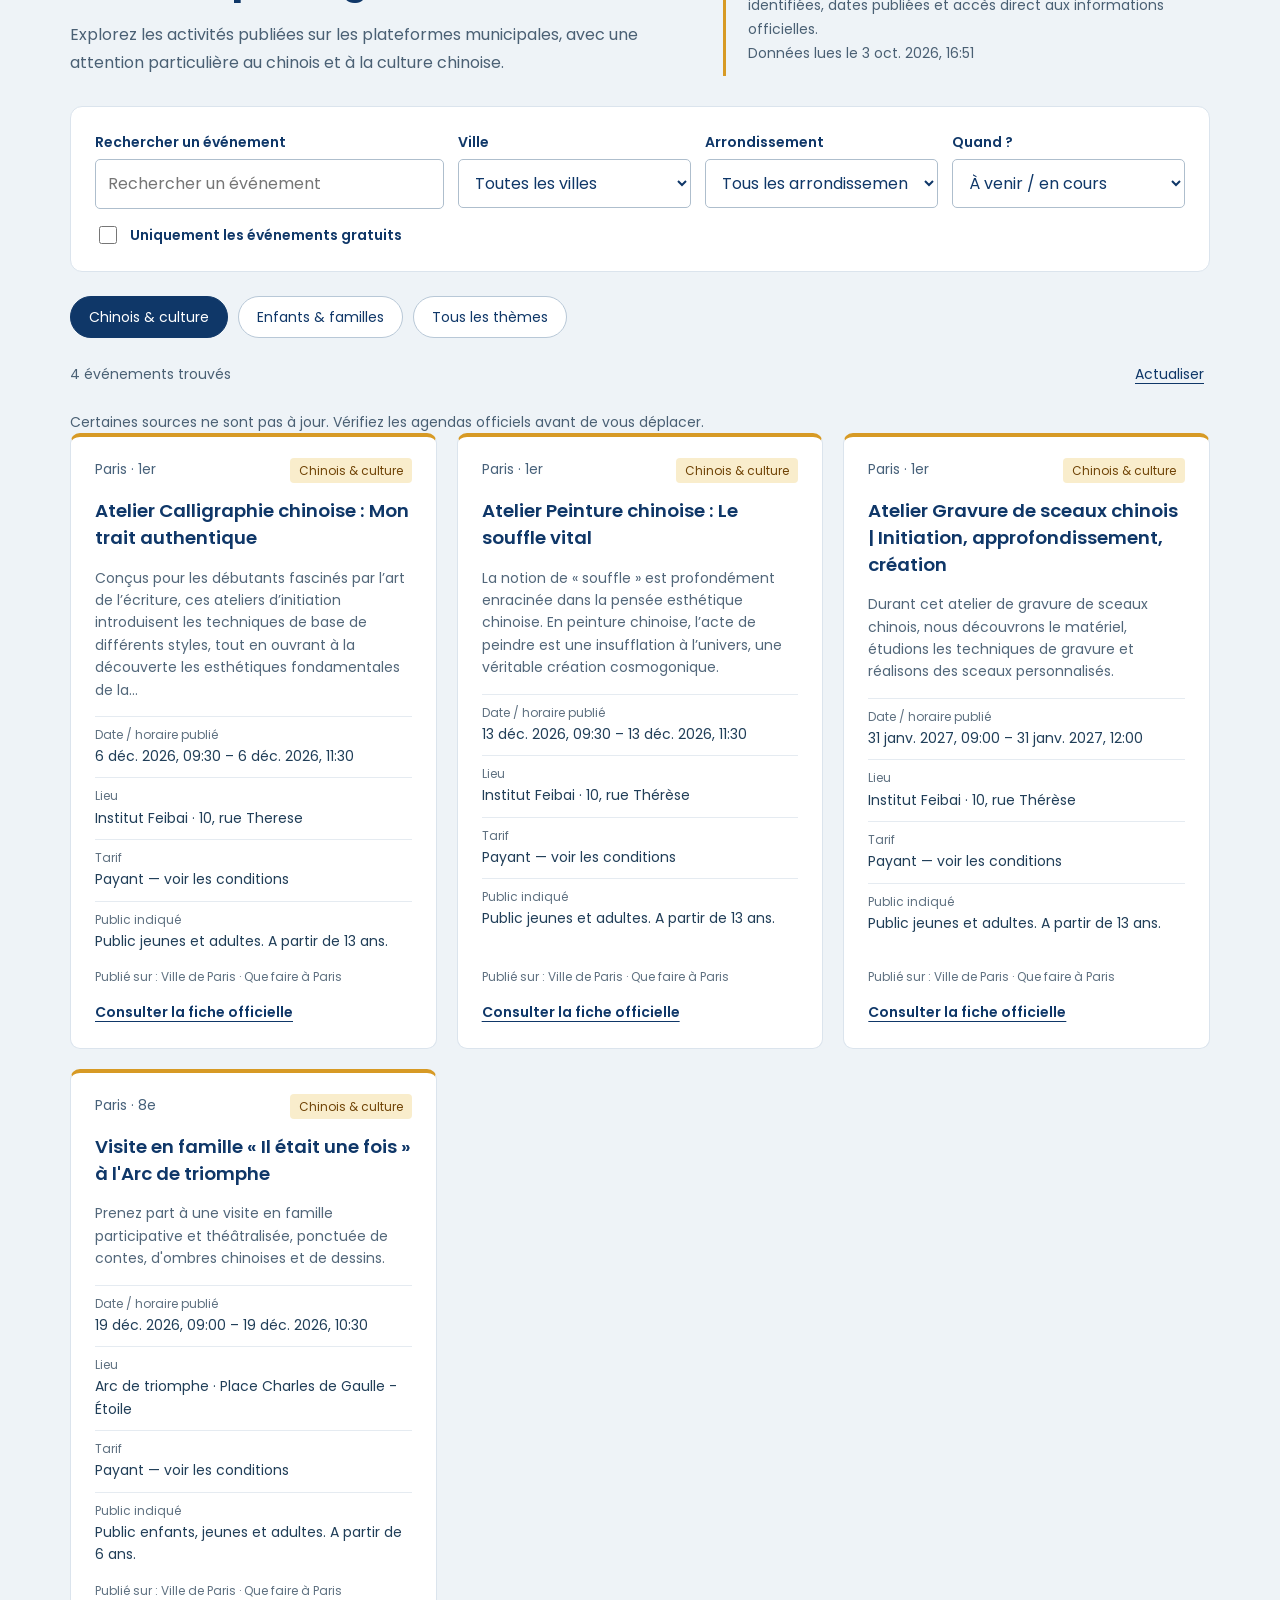
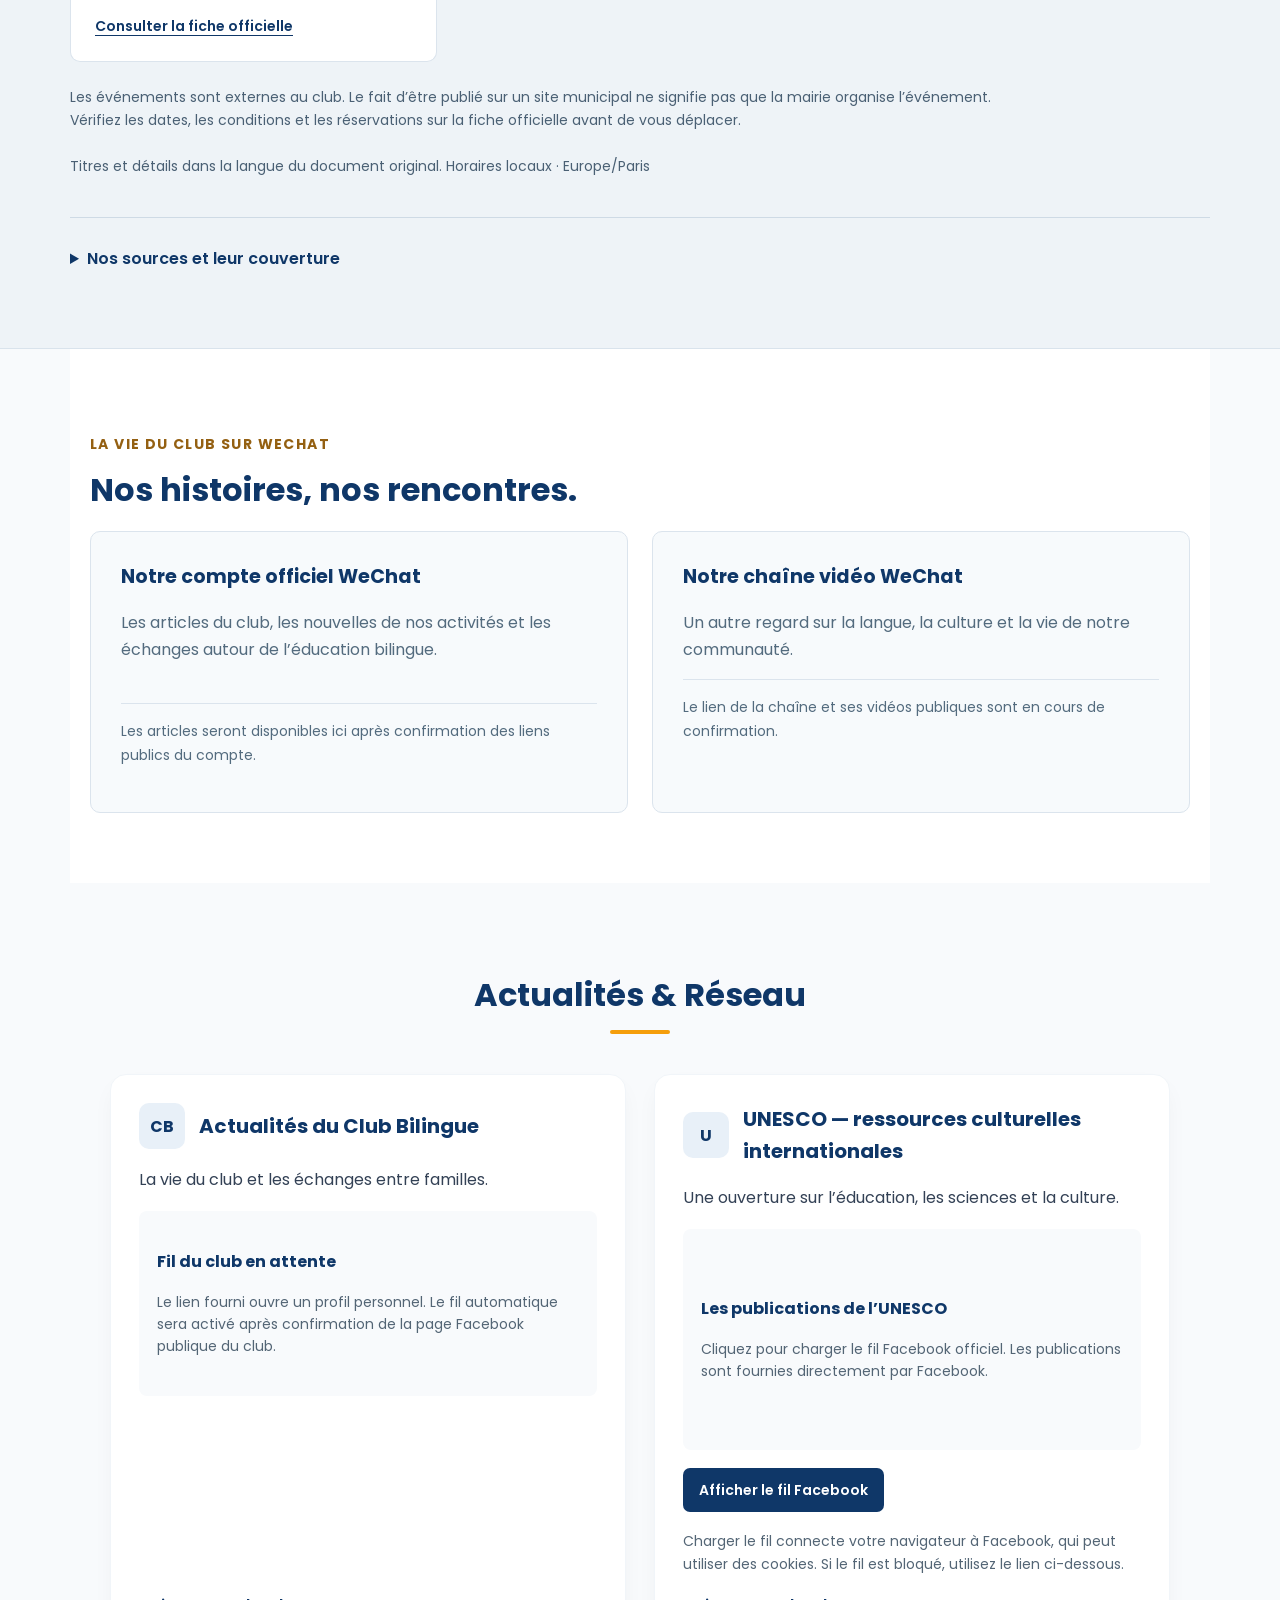
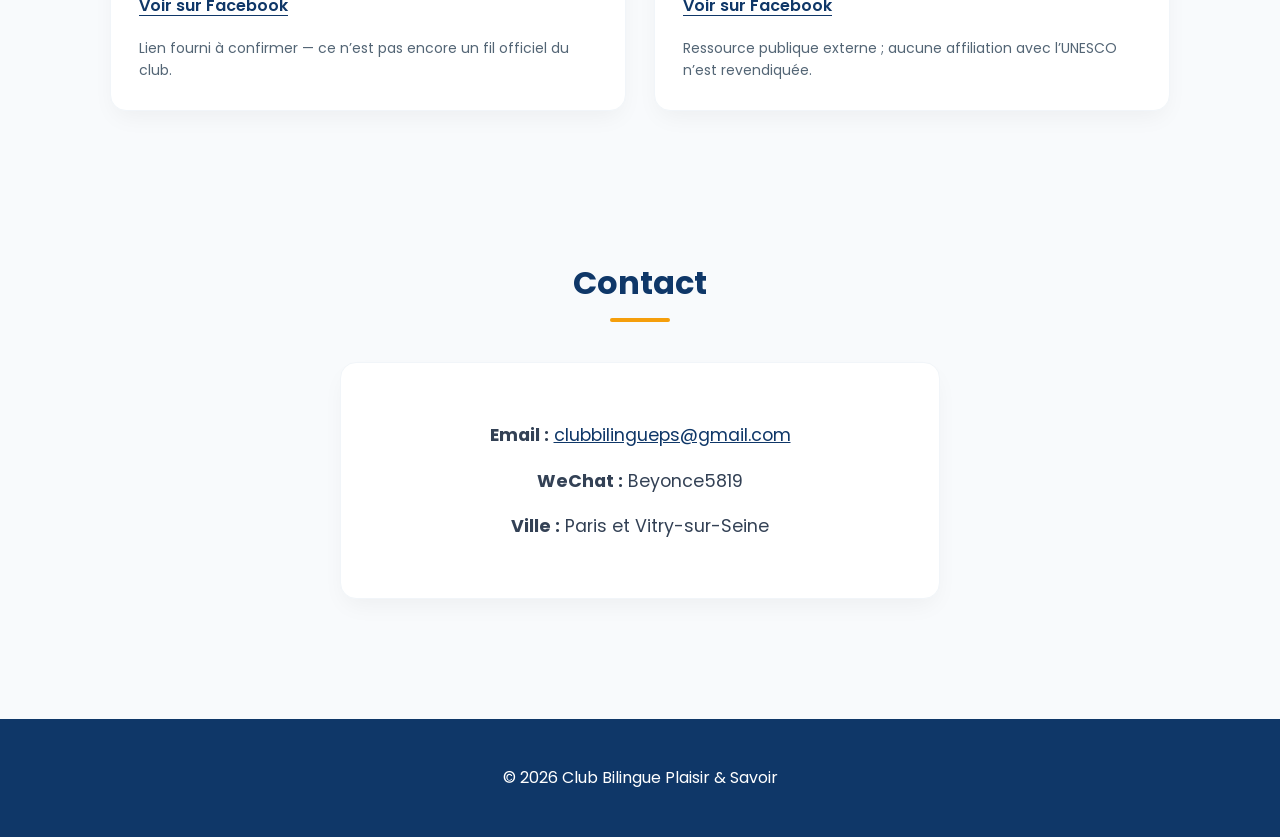
==== commit 35c15659: "Add files via upload" ====
--- a/index.html
+++ b/index.html
@@ -3,7 +3,18 @@
 <head>
 <meta charset="UTF-8">
 <meta name="viewport" content="width=device-width, initial-scale=1.0">
-<title>Club Bilingue Plaisir & Savoir</title>
+<title>Club Bilingue Plaisir & Savoir — Langues, mathématiques et sciences à Paris</title>
+<meta name="description" content="Cours de chinois, anglais, français et mathématiques pour adultes et enfants à Paris et Vitry-sur-Seine. Sciences expérimentales pour collégiens et lycéens. Club Bilingue Plaisir &amp; Savoir : langue, culture et liens entre familles.">
+<link rel="canonical" href="https://www.biling.eu/">
+<meta property="og:type" content="website">
+<meta property="og:locale" content="fr_FR">
+<meta property="og:title" content="Club Bilingue Plaisir &amp; Savoir">
+<meta property="og:description" content="Apprendre une langue, découvrir une culture, créer des liens. Cours de chinois, anglais, français et mathématiques pour adultes et enfants à Paris et Vitry-sur-Seine. Sciences expérimentales pour collégiens et lycéens.">
+<meta property="og:url" content="https://www.biling.eu/">
+<meta name="twitter:card" content="summary">
+<meta name="twitter:title" content="Club Bilingue Plaisir &amp; Savoir">
+<meta name="twitter:description" content="Cours de chinois, anglais, français et mathématiques pour adultes et enfants à Paris et Vitry-sur-Seine. Sciences expérimentales pour collégiens et lycéens.">
+<script type="application/ld+json">{"@context":"https://schema.org","@type":"EducationalOrganization","name":"Club Bilingue Plaisir & Savoir","alternateName":"乐学双语俱乐部","url":"https://www.biling.eu/","email":"clubbilingueps@gmail.com","areaServed":["Paris","Vitry-sur-Seine","Île-de-France"]}</script>
 
 <link href="https://fonts.googleapis.com/css2?family=Noto+Sans+SC:wght@400;700&family=Poppins:wght@300;400;600;700&display=swap" rel="stylesheet">
 
@@ -64,8 +75,8 @@
   text-align: center;
   position: relative;
 }
-header h1 { margin: 0; font-size: 2.2rem; letter-spacing: 2px; }
-header h2 { margin: 5px 0 10px; font-size: 1.1rem; color: var(--text-light); }
+header .brand-title { color: var(--primary); font-weight: 700; margin: 0; font-size: 2.2rem; letter-spacing: 2px; }
+header .brand-subtitle { font-weight: 600; margin: 5px 0 10px; font-size: 1.1rem; color: var(--text-light); }
 header p { margin: 0; font-size: 0.95rem; color: var(--text-light); }
 
 nav {
@@ -147,78 +158,165 @@
 .ai-footer button { background: var(--accent); color: white; border: none; padding: 10px 15px; margin-left: 10px; border-radius: 20px; cursor: pointer; }
 
 footer { background: var(--primary); color: white; text-align: center; padding: 30px; margin-top: 60px; }
+/* Foundation repairs: keep the existing brand and page structure. */
+html { scroll-padding-top: 90px; }
+.lang-fr { display: revert; }
+.lang-switcher { position: relative; top: auto; right: auto; width: fit-content; margin: 12px 20px 0 auto; }
+:focus-visible { outline: 3px solid #9a5800; outline-offset: 4px; }
+.btn { color: #102d48; }
+button { font: inherit; }
+.social-grid { display: grid; grid-template-columns: repeat(2, minmax(0, 1fr)); gap: 28px; }
+.social-card { min-width: 0; padding: 28px; display: flex; flex-direction: column; gap: 18px; }
+.social-card h3, .social-card p { margin: 0; }
+.social-heading { display: flex; gap: 14px; align-items: center; }
+.social-mark { display: grid; place-items: center; width: 46px; height: 46px; background: #e8f0f8; border-radius: 10px; color: var(--primary); font-weight: 700; flex-shrink: 0; }
+.social-card h3 { color: var(--primary); font-size: 1.25rem; }
+.social-note { color: #536575; font-size: .875rem; }
+.social-feed { width: 100%; max-width: 100%; min-width: 0; background: #f8fafc; border-radius: 8px; padding: 18px; }
+.social-feed iframe { display: block; width: 100%; max-width: 100%; height: 500px; border: 0; margin: 0 auto; }
+.social-feed.has-feed { padding: 0; background: transparent; }
+.social-status { min-height: 185px; display: flex; flex-direction: column; justify-content: center; gap: 16px; }
+.social-status strong { color: var(--primary); }
+.social-controls { display: flex; flex-wrap: wrap; gap: 12px; align-items: center; }
+.social-load { border-radius: 7px; padding: 11px 16px; background: var(--primary); color: white; border: 0; cursor: pointer; font-size: .875rem; font-weight: 600; }
+.social-load:hover { background: var(--primary-light); }
+.social-stop { border: 1px solid #cbd5e1; padding: 9px 12px; border-radius: 7px; background: white; cursor: pointer; font-size: .875rem; color: var(--primary); }
+.social-link { color: var(--primary); font-weight: 600; text-underline-offset: 4px; margin-top: auto; }
+.social-card [hidden] { display: none !important; }
+.about-copy { max-width: 760px; margin: 0 auto; }
+.form-label { font-size: .875rem; font-weight: 600; margin-bottom: -10px; }
+.ai-fab { border: 0; color: #102d48; }
+.ai-close { border: 0; background: transparent; color: white; font-size: 24px; cursor: pointer; }
+.ai-footer input { min-width: 0; width: 100%; outline: revert; }
+.ai-footer button { color: #102d48; }
+.ai-window { width: min(360px, calc(100vw - 32px)); height: min(450px, calc(100dvh - 150px)); }
+@media (max-width: 700px) {
+ .social-grid { grid-template-columns: minmax(0, 1fr); }
+ .container { padding: 44px 18px; }
+ .container h2 { font-size: 1.7rem; }
+ .social-card { padding: 20px; }
+ .grid { grid-template-columns: minmax(0, 1fr); }
+ .card { min-width: 0; }
+ header { padding: 28px 18px; }
+ header .brand-title { font-size: 1.8rem; letter-spacing: 1px; }
+ nav a { padding: 12px; font-size: .875rem; }
+ .hero { padding: 55px 18px; }
+ .hero h1 { font-size: 2rem; line-height: 1.3; }
+ .ai-fab { bottom: 16px; right: 16px; }
+ .ai-window { bottom: 86px; right: 16px; }
+ footer { padding-bottom: 85px; }
+ #contact a { overflow-wrap: anywhere; }
+}
+@media (prefers-reduced-motion: reduce) { * { scroll-behavior: auto; transition: none !important; } }
 </style>
+<link rel="stylesheet" href="assets/discovery.css">
 </head>
 
 <body>
 
 <div class="lang-switcher">
-  <button class="active" onclick="switchLang('fr')">FR</button>
-  <button onclick="switchLang('zh')">中文</button>
-  <button onclick="switchLang('en')">EN</button>
+  <button class="active" data-language="fr" lang="fr" aria-pressed="true">FR</button>
+  <button data-language="zh" lang="zh" aria-pressed="false">中文</button>
+  <button data-language="en" lang="en" aria-pressed="false">EN</button>
 </div>
 
 <header>
-  <h1>乐学双语俱乐部</h1>
-  <h2>CLUB BILINGUE PLAISIR & SAVOIR</h2>
-  <p class="lang-fr">Apprendre le chinois et découvrir la culture chinoise</p>
-  <p class="lang-zh">学习中文，探索中华文化</p>
-  <p class="lang-en">Learn Chinese and discover Chinese culture</p>
+  <p class="brand-title">乐学双语俱乐部</p>
+  <p class="brand-subtitle">CLUB BILINGUE PLAISIR &amp; SAVOIR</p>
+  <p class="lang-fr">Apprendre une langue, découvrir une culture, créer des liens.</p>
+  <p class="lang-zh">学习语言，探索文化，建立连接。</p>
+  <p class="lang-en">Learn a language, discover a culture, build connections.</p>
 </header>
 
 <nav>
   <a href="#about"><span class="lang-fr">Association</span><span class="lang-zh">关于我们</span><span class="lang-en">About Us</span></a>
-  <a href="#news"><span class="lang-fr">Actualités</span><span class="lang-zh">最新动态</span><span class="lang-en">News</span></a>
   <a href="#program"><span class="lang-fr">Programme</span><span class="lang-zh">课程介绍</span><span class="lang-en">Program</span></a>
   <a href="#register"><span class="lang-fr">Inscription</span><span class="lang-zh">在线报名</span><span class="lang-en">Register</span></a>
+  <a href="#agenda"><span class="lang-fr">Agenda local</span><span class="lang-zh">本地活动</span><span class="lang-en">Local events</span></a>
+  <a href="#wechat"><span class="lang-fr">WeChat</span><span class="lang-zh">微信内容</span><span class="lang-en">WeChat</span></a>
+  <a href="#news"><span class="lang-fr">Actualités</span><span class="lang-zh">最新动态</span><span class="lang-en">News</span></a>
   <a href="#contact"><span class="lang-fr">Contact</span><span class="lang-zh">联系我们</span><span class="lang-en">Contact</span></a>
 </nav>
 
 <section class="hero">
-  <h1 class="lang-fr">École de chinois pour enfants</h1>
-  <h1 class="lang-zh">少儿中文学校</h1>
-  <h1 class="lang-en">Chinese School for Kids</h1>
-  <p><span class="lang-fr">Langue • Culture • Calligraphie</span><span class="lang-zh">语言 • 文化 • 书法</span><span class="lang-en">Language • Culture • Calligraphy</span></p>
-  <a class="btn" href="#register"><span class="lang-fr">Inscrire mon enfant</span><span class="lang-zh">给孩子报名</span><span class="lang-en">Enroll my child</span></a>
+  <h1 class="lang-fr">Des langues, des savoirs, des rencontres.</h1>
+  <h1 class="lang-zh">学习语言，探索知识，共同成长。</h1>
+  <h1 class="lang-en">Languages, knowledge and connections.</h1>
+  <p><span class="lang-fr">Paris &amp; Île-de-France · Enfants, adolescents et adultes</span><span class="lang-zh">巴黎及周边地区 · 儿童、青少年与成人</span><span class="lang-en">Paris &amp; Île-de-France · Children, teenagers and adults</span></p>
+  <p><span class="lang-fr">Langues • Mathématiques • Sciences</span><span class="lang-zh">语言 • 数学 • 科学</span><span class="lang-en">Languages • Mathematics • Science</span></p>
+  <a class="btn" href="#register"><span class="lang-fr">Découvrir les cours et s’inscrire</span><span class="lang-zh">课程咨询与报名</span><span class="lang-en">Course enquiries and registration</span></a>
 </section>
 
-<div class="container" id="news">
-  <h2><span class="lang-fr">Actualités (Facebook)</span><span class="lang-zh">俱乐部动态</span><span class="lang-en">Latest News</span></h2>
-  <div class="fb-container">
-    <iframe <iframe src="https://www.facebook.com/plugins/page.php?href=https%3A%2F%2Fwww.facebook.com%2Funesco&tabs=timeline&width=340&height=500&small_header=false&adapt_container_width=true&hide_cover=false&show_facepile=true&appId" width="340" height="500" style="border:none;overflow:hidden" scrolling="no" frameborder="0" allowfullscreen="true" allow="autoplay; clipboard-write; encrypted-media; picture-in-picture; web-share"></iframe>
-  </div>
-</div>
-
-<div class="container" id="program">
-  <h2><span class="lang-fr">Nos activités</span><span class="lang-zh">我们的课程</span><span class="lang-en">Our Activities</span></h2>
-  <div class="grid">
-    <div class="card">
-      <h3 class="lang-fr">Cours de chinois</h3><h3 class="lang-zh">中文课</h3><h3 class="lang-en">Chinese Class</h3>
-      <p class="lang-fr">Lecture, écriture et conversation.</p>
-      <p class="lang-zh">阅读、写作与日常对话交流。</p>
-      <p class="lang-en">Reading, writing, and conversation.</p>
-    </div>
-    <div class="card">
-      <h3 class="lang-fr">Calligraphie</h3><h3 class="lang-zh">书法课</h3><h3 class="lang-en">Calligraphy</h3>
-      <p class="lang-fr">Découverte de l'écriture chinoise traditionnelle.</p>
-      <p class="lang-zh">体验传统中国毛笔书法艺术。</p>
-      <p class="lang-en">Discover traditional Chinese writing.</p>
-    </div>
-  </div>
-</div>
+<section class="container" id="about"><h2><span class="lang-fr">Notre association</span><span class="lang-zh">关于俱乐部</span><span class="lang-en">Our Association</span></h2><div class="about-copy"><p><span class="lang-fr">Apprendre une langue, découvrir une culture, créer des liens.</span><span class="lang-zh">以语言、文化与科学知识连接不同年龄的学习者。</span><span class="lang-en">Learn a language, discover a culture, build connections.</span></p><p><span class="lang-fr">Le Club Bilingue Plaisir &amp; Savoir accompagne les enfants, adolescents et adultes dans l’apprentissage des langues, des mathématiques et des sciences à Paris et Vitry-sur-Seine.</span><span class="lang-zh">乐学双语俱乐部在巴黎与塞纳河畔维特里开展面向儿童、青少年及成人的语言、数学与科学学习活动。</span><span class="lang-en">Club Bilingue Plaisir &amp; Savoir supports children, teenagers and adults in learning languages, mathematics and science in Paris and Vitry-sur-Seine.</span></p></div></section>
+
+<section class="container" id="program"><h2><span class="lang-fr">Nos cours</span><span class="lang-zh">课程介绍</span><span class="lang-en">Our courses</span></h2><p class="about-copy"><span class="lang-fr">Chinois, anglais, français et mathématiques pour adultes et enfants de différents âges. Des sciences expérimentales sont également proposées aux collégiens et lycéens.</span><span class="lang-zh">为成人及各年龄段孩子提供中文、英语、法语和数学课程；为初中、高中学生提供科学实践课程。</span><span class="lang-en">Chinese, English, French and mathematics for adults and children across age groups, with practical science for secondary school students.</span></p><div class="grid"><article class="card"><h3><span class="lang-fr">Chinois</span><span class="lang-zh">中文课</span><span class="lang-en">Chinese</span></h3><p><span class="lang-fr">Lecture, écriture et expression orale.</span><span class="lang-zh">阅读、写作与口语交流。</span><span class="lang-en">Reading, writing and speaking.</span></p></article><article class="card"><h3><span class="lang-fr">Anglais</span><span class="lang-zh">英语课</span><span class="lang-en">English</span></h3><p><span class="lang-fr">Compréhension et expression, à l’oral comme à l’écrit.</span><span class="lang-zh">听说读写与语言运用。</span><span class="lang-en">Listening, speaking, reading and writing.</span></p></article><article class="card"><h3><span class="lang-fr">Français</span><span class="lang-zh">法语课</span><span class="lang-en">French</span></h3><p><span class="lang-fr">Pratique de la langue et développement de l’expression.</span><span class="lang-zh">法语学习与表达能力培养。</span><span class="lang-en">French language practice and communication.</span></p></article><article class="card"><h3><span class="lang-fr">Mathématiques</span><span class="lang-zh">数学课</span><span class="lang-en">Mathematics</span></h3><p><span class="lang-fr">Comprendre les notions et développer le raisonnement.</span><span class="lang-zh">理解数学概念，培养逻辑思维与解题能力。</span><span class="lang-en">Understand concepts and develop mathematical reasoning.</span></p></article><article class="card"><h3><span class="lang-fr">Sciences expérimentales</span><span class="lang-zh">科学实践课</span><span class="lang-en">Practical science</span></h3><p><span class="lang-fr">Pour les élèves du collège et du lycée : observer, expérimenter et explorer.</span><span class="lang-zh">面向初中、高中学生，通过观察、实验与探索学习科学。</span><span class="lang-en">For secondary school students: observation, experiments and exploration.</span></p></article><article class="card"><h3><span class="lang-fr">Calligraphie</span><span class="lang-zh">书法课</span><span class="lang-en">Calligraphy</span></h3><p><span class="lang-fr">Découvrir les gestes et l’esthétique de la calligraphie chinoise.</span><span class="lang-zh">体验中国书法的笔法与艺术之美。</span><span class="lang-en">Discover the techniques and aesthetics of Chinese calligraphy.</span></p></article></div><article class="card" style="margin-top:24px"><h3><span class="lang-fr">Coopérations éducatives et scientifiques</span><span class="lang-zh">教育与科研交流合作</span><span class="lang-en">Educational and scientific cooperation</span></h3><p><span class="lang-fr">Notre association entretient de bonnes relations de coopération avec l’ENS, l’École nationale supérieure de chimie de Paris, l’Académie chinoise des sciences ainsi qu’avec d’autres organismes et associations à but non lucratif.</span><span class="lang-zh">协会与 ENS、巴黎高等化学学院、中国科学院等单位及非营利组织保持良好的合作关系。</span><span class="lang-en">Our association maintains positive cooperative relationships with ENS, the École nationale supérieure de chimie de Paris, the Chinese Academy of Sciences, and other institutions and nonprofit organisations.</span></p></article><p><span class="lang-fr">Contactez-nous pour choisir un cours adapté à l’âge et au niveau, et confirmer les horaires, tarifs et places disponibles.</span><span class="lang-zh">欢迎联系协会，根据年龄与学习水平选择课程，并确认上课时间、费用与名额。</span><span class="lang-en">Contact us to choose a course suited to your age and level and confirm schedules, fees and availability.</span></p></section>
 
 <div class="container" id="register">
   <h2><span class="lang-fr">Inscription & Contact</span><span class="lang-zh">在线咨询与报名</span><span class="lang-en">Registration</span></h2>
   <div class="card form-card">
     <form action="https://formspree.io/f/mvzwyvnd" method="POST">
-      <input type="text" name="Parent Name" placeholder="Nom du parent / 家长姓名 / Parent Name" required>
-      <input type="text" name="Child Name" placeholder="Nom de l'enfant / 孩子姓名 / Child Name" required>
-      <input type="email" name="Email" placeholder="Votre Email / 您的邮箱 / Your Email" required>
-      <textarea name="Message" placeholder="Vos questions ou remarques... / 您的留言... / Your questions..."></textarea>
+      <label class="form-label" for="parent-name"><span class="lang-fr">Votre nom / nom du parent</span><span class="lang-zh">您的姓名 / 家长姓名</span><span class="lang-en">Your name / parent’s name</span></label>
+      <input type="text" id="parent-name" name="Parent Name" placeholder="Votre nom / nom du parent / 您的姓名 / 家长姓名 / Parent Name" required>
+      <label class="form-label" for="child-name"><span class="lang-fr">Nom de l’élève (si différent)</span><span class="lang-zh">学员姓名（如不同）</span><span class="lang-en">Learner’s name (if different)</span></label>
+      <input type="text" id="child-name" name="Child Name" placeholder="Nom de l’élève (si différent) / 学员姓名（如不同） / Learner name">
+      <label class="form-label" for="registration-email"><span class="lang-fr">Adresse e-mail</span><span class="lang-zh">邮箱</span><span class="lang-en">Email address</span></label>
+      <input type="email" id="registration-email" name="Email" placeholder="Votre Email / 您的邮箱 / Your Email" required>
+      <label class="form-label" for="registration-message"><span class="lang-fr">Votre message</span><span class="lang-zh">留言</span><span class="lang-en">Your message</span></label>
+      <textarea id="registration-message" name="Message" placeholder="Vos questions ou remarques... / 您的留言... / Your questions..."></textarea>
       <button class="btn" type="submit"><span class="lang-fr">Envoyer</span><span class="lang-zh">发送信息</span><span class="lang-en">Send Message</span></button>
     </form>
   </div>
 </div>
+
+<section class="discovery" id="agenda" aria-labelledby="agenda-title">
+ <div class="discovery-wrap">
+  <div class="discovery-intro"><div><p class="discovery-kicker"><span class="lang-fr">Paris &amp; autour de nous</span><span class="lang-zh">巴黎与周边</span><span class="lang-en">Paris &amp; nearby</span></p><h2 id="agenda-title"><span class="lang-fr">Des idées pour apprendre, sortir et partager.</span><span class="lang-zh">学习、出行与分享，从这里开始。</span><span class="lang-en">Discover, go out and connect.</span></h2><p><span class="lang-fr">Explorez les activités publiées sur les plateformes municipales, avec une attention particulière au chinois et à la culture chinoise.</span><span class="lang-zh">探索市政府官方平台发布的活动，优先发现中文与中国文化相关内容。</span><span class="lang-en">Explore events listed on municipal platforms, with a special focus on Chinese language and culture.</span></p></div><div class="discovery-meta"><p><span class="lang-fr">Paris, ses 20 arrondissements et les villes voisines. Sources identifiées, dates publiées et accès direct aux informations officielles.</span><span class="lang-zh">覆盖巴黎 20 个区及周边城市。每项活动均标注来源、官方日期与详情链接。</span><span class="lang-en">Paris, its 20 districts and neighbouring cities. Identified sources, published dates and direct links to official details.</span></p><p id="agenda-updated"></p></div></div>
+  <div class="agenda-tools">
+   <div class="agenda-search"><label for="agenda-search" data-agenda-label="search">Rechercher un événement</label><input type="search" id="agenda-search" autocomplete="off" placeholder="Rechercher un événement"></div>
+   <div><label for="agenda-city" data-agenda-label="city">Ville</label><select id="agenda-city"><option value="">Toutes les villes</option></select></div>
+   <div><label for="agenda-district" data-agenda-label="district">Arrondissement</label><select id="agenda-district"><option value="">Tous les arrondissements</option><option value="1">Paris 01</option><option value="2">Paris 02</option><option value="3">Paris 03</option><option value="4">Paris 04</option><option value="5">Paris 05</option><option value="6">Paris 06</option><option value="7">Paris 07</option><option value="8">Paris 08</option><option value="9">Paris 09</option><option value="10">Paris 10</option><option value="11">Paris 11</option><option value="12">Paris 12</option><option value="13">Paris 13</option><option value="14">Paris 14</option><option value="15">Paris 15</option><option value="16">Paris 16</option><option value="17">Paris 17</option><option value="18">Paris 18</option><option value="19">Paris 19</option><option value="20">Paris 20</option></select></div>
+   <div><label for="agenda-period" data-agenda-label="period">Quand ?</label><select id="agenda-period"><option value="">À venir / en cours</option><option value="7">Dans les 7 jours</option><option value="30">Dans les 30 jours</option></select></div>
+   <label class="agenda-check"><input type="checkbox" id="agenda-free"><span data-agenda-label="freeOnly">Uniquement les événements gratuits</span></label>
+  </div>
+  <div class="agenda-tabs" role="group" aria-label="Thème / 主题 / Theme"><button type="button" data-theme="chinese" aria-pressed="true">Chinois &amp; culture</button><button type="button" data-theme="family" aria-pressed="false">Enfants &amp; familles</button><button type="button" data-theme="all" aria-pressed="false">Tous les thèmes</button></div>
+  <div class="agenda-status"><p id="agenda-count" role="status" aria-live="polite"></p><button type="button" class="agenda-refresh" id="agenda-refresh" data-agenda-label="refresh">Actualiser</button></div>
+  <p class="discovery-notice" id="agenda-warning" role="status"></p>
+  <div class="event-grid" id="event-grid"><!-- EVENT_PREVIEW_START --><!-- EVENT_PREVIEW_END --></div>
+  <button type="button" id="agenda-more" class="agenda-more" data-agenda-label="more" hidden>Afficher plus</button>
+  <p class="discovery-notice"><span class="lang-fr">Les événements sont externes au club. Le fait d’être publié sur un site municipal ne signifie pas que la mairie organise l’événement. Vérifiez les dates, les conditions et les réservations sur la fiche officielle avant de vous déplacer.</span><span class="lang-zh">这些是俱乐部之外的活动。收录于市政府平台不代表由市政府主办。出行前请通过官方活动页确认时间、费用、适用人群与预约条件。</span><span class="lang-en">These events are external to the club. Listing on a municipal platform does not imply municipal organisation. Check dates, prices, audiences and booking conditions on the official page before travelling.</span></p>
+  <p class="discovery-notice"><span data-agenda-label="original">Titres et détails dans la langue du document original.</span> <span data-agenda-label="timezone">Horaires locaux · Europe/Paris</span></p>
+  <details class="coverage"><summary><span class="lang-fr">Nos sources et leur couverture</span><span class="lang-zh">查看官方来源与覆盖情况</span><span class="lang-en">Sources and coverage</span></summary><div class="coverage-grid" id="source-directory"></div><p class="discovery-notice"><span class="lang-fr">L’agenda rassemble les données disponibles pour les 120 prochains jours. Certains flux ne publient qu’une sélection ; la couverture n’est pas exhaustive. La fraîcheur de chaque source est indiquée ci-dessus.</span><span class="lang-zh">展示未来 120 天内可读取的官方平台活动。部分来源只提供精选内容，无法保证涵盖全部活动；上方标注各来源的读取状态。</span><span class="lang-en">The calendar uses available listings for the next 120 days. Some feeds contain selected events only; coverage is not exhaustive. Each source’s refresh status is shown above.</span></p><p class="discovery-notice">Paris : <a href="https://opendata.paris.fr/explore/dataset/que-faire-a-paris-/" target="_blank" rel="noopener noreferrer">Ville de Paris · Que faire à Paris</a> · <a href="https://opendatacommons.org/licenses/odbl/1-0/" target="_blank" rel="noopener noreferrer">ODbL 1.0</a></p></details>
+  <noscript><p class="discovery-notice">Activez JavaScript pour les filtres. Les liens officiels ci-dessous restent accessibles. · 启用 JavaScript 可使用筛选；仍可访问官方链接。</p></noscript>
+ </div>
+</section>
+<section class="wechat-section" id="wechat" aria-labelledby="wechat-title"><p class="discovery-kicker"><span class="lang-fr">La vie du club sur WeChat</span><span class="lang-zh">在微信关注俱乐部</span><span class="lang-en">Club life on WeChat</span></p><h2 id="wechat-title"><span class="lang-fr">Nos histoires, nos rencontres.</span><span class="lang-zh">我们的故事，我们的相遇。</span><span class="lang-en">Our stories, our connections.</span></h2><div class="wechat-grid"><article class="wechat-card"><h3 id="wechat-account-name"><span class="lang-fr">Notre compte officiel WeChat</span><span class="lang-zh">我们的微信公众号</span><span class="lang-en">Our WeChat Official Account</span></h3><p><span class="lang-fr">Les articles du club, les nouvelles de nos activités et les échanges autour de l’éducation bilingue.</span><span class="lang-zh">分享俱乐部文章、活动动态与双语教育交流。</span><span class="lang-en">Club articles, activity news and conversations about bilingual education.</span></p><div id="wechat-articles" class="wechat-articles"></div><p id="wechat-pending" class="wechat-pending"><span class="lang-fr">Les articles seront disponibles ici après confirmation des liens publics du compte.</span><span class="lang-zh">确认公众号及公开文章链接后，将在这里展示内容。</span><span class="lang-en">Articles will appear here once the account’s public links are confirmed.</span></p></article><article class="wechat-card"><h3><span class="lang-fr">Notre chaîne vidéo WeChat</span><span class="lang-zh">我们的微信视频号</span><span class="lang-en">Our WeChat Channels</span></h3><p><span class="lang-fr">Un autre regard sur la langue, la culture et la vie de notre communauté.</span><span class="lang-zh">以视频分享语言、文化与社区生活。</span><span class="lang-en">A fresh perspective on language, culture and community life.</span></p><div id="wechat-channel-content"></div><p class="wechat-pending"><span class="lang-fr">Le lien de la chaîne et ses vidéos publiques sont en cours de confirmation.</span><span class="lang-zh">视频号主页与公开视频链接正在确认中。</span><span class="lang-en">The channel link and its public video links are awaiting confirmation.</span></p></article></div></section>
+
+<section class="container" id="news" aria-labelledby="news-heading">
+  <h2 id="news-heading"><span class="lang-fr">Actualités &amp; Réseau</span><span class="lang-zh">最新动态与国际文化资讯</span><span class="lang-en">News &amp; Cultural Resources</span></h2>
+  <div class="social-grid">
+    <article class="card social-card" data-source="club">
+      <div class="social-heading"><span class="social-mark" aria-hidden="true">CB</span><h3><span class="lang-fr">Actualités du Club Bilingue</span><span class="lang-zh">俱乐部最新动态</span><span class="lang-en">Club Bilingue News</span></h3></div>
+      <p><span class="lang-fr">La vie du club et les échanges entre familles.</span><span class="lang-zh">了解俱乐部活动与家庭交流。</span><span class="lang-en">Club life and connections between families.</span></p>
+      <div class="social-feed social-status">
+        <strong><span class="lang-fr">Fil du club en attente</span><span class="lang-zh">俱乐部动态待确认</span><span class="lang-en">Club feed pending</span></strong>
+        <p class="social-note"><span class="lang-fr">Le lien fourni ouvre un profil personnel. Le fil automatique sera activé après confirmation de la page Facebook publique du club.</span><span class="lang-zh">当前提供的链接指向个人主页。确认俱乐部公共 Facebook Page 后即可启用自动动态。</span><span class="lang-en">The supplied link opens a personal profile. The automatic feed can be enabled once the club’s public Facebook Page is confirmed.</span></p>
+      </div>
+      <a class="social-link" href="https://www.facebook.com/profile.php?id=61578444361406" target="_blank" rel="noopener noreferrer"><span class="lang-fr">Voir sur Facebook</span><span class="lang-zh">在 Facebook 查看</span><span class="lang-en">View on Facebook</span></a>
+      <p class="social-note"><span class="lang-fr">Lien fourni à confirmer — ce n’est pas encore un fil officiel du club.</span><span class="lang-zh">提供的链接待确认，目前不是俱乐部官方动态。</span><span class="lang-en">Supplied link awaiting confirmation; this is not yet the club’s official feed.</span></p>
+    </article>
+    <article class="card social-card" data-source="unesco">
+      <div class="social-heading"><span class="social-mark" aria-hidden="true">U</span><h3><span class="lang-fr">UNESCO — ressources culturelles internationales</span><span class="lang-zh">UNESCO — 国际文化资讯</span><span class="lang-en">UNESCO — International Cultural Resources</span></h3></div>
+      <p><span class="lang-fr">Une ouverture sur l’éducation, les sciences et la culture.</span><span class="lang-zh">了解教育、科学与文化。</span><span class="lang-en">Explore education, science and culture.</span></p>
+      <div class="social-feed" id="unesco-feed">
+        <div class="social-status"><strong><span class="lang-fr">Les publications de l’UNESCO</span><span class="lang-zh">UNESCO 公开动态</span><span class="lang-en">UNESCO’s public posts</span></strong><p class="social-note"><span class="lang-fr">Cliquez pour charger le fil Facebook officiel. Les publications sont fournies directement par Facebook.</span><span class="lang-zh">点击加载 Facebook 官方动态。内容由 Facebook 直接提供并更新。</span><span class="lang-en">Load the official Facebook feed. Posts are served and updated directly by Facebook.</span></p></div>
+      </div>
+      <div class="social-controls"><button type="button" class="social-load" id="load-unesco" aria-controls="unesco-feed" aria-expanded="false"><span class="lang-fr">Afficher le fil Facebook</span><span class="lang-zh">显示 Facebook 动态</span><span class="lang-en">Load Facebook feed</span></button><button type="button" class="social-stop" id="stop-unesco" hidden><span class="lang-fr">Masquer le fil</span><span class="lang-zh">隐藏动态</span><span class="lang-en">Hide feed</span></button></div>
+      <p class="social-note"><span class="lang-fr">Charger le fil connecte votre navigateur à Facebook, qui peut utiliser des cookies. Si le fil est bloqué, utilisez le lien ci-dessous.</span><span class="lang-zh">加载动态会使浏览器连接 Facebook，Facebook 可能使用 Cookie。若动态无法显示，请使用下方链接。</span><span class="lang-en">Loading the feed connects your browser to Facebook, which may use cookies. If the feed is blocked, use the link below.</span></p>
+      <a class="social-link" href="https://www.facebook.com/unesco" target="_blank" rel="noopener noreferrer"><span class="lang-fr">Voir sur Facebook</span><span class="lang-zh">在 Facebook 查看</span><span class="lang-en">View on Facebook</span></a>
+      <p class="social-note"><span class="lang-fr">Ressource publique externe ; aucune affiliation avec l’UNESCO n’est revendiquée.</span><span class="lang-zh">外部公开资讯；不代表俱乐部与 UNESCO 存在合作关系。</span><span class="lang-en">External public resource; no affiliation with UNESCO is claimed.</span></p>
+    </article>
+  </div>
+</section>
 
 <div class="container" id="contact">
   <h2>Contact</h2>
@@ -229,6 +327,7 @@
         clubbilingueps@gmail.com
       </a>
     </p>
+    <p style="font-size: 1.1rem;"><strong><span class="lang-fr">WeChat :</span><span class="lang-zh">微信：</span><span class="lang-en">WeChat:</span></strong> <span>Beyonce5819</span></p>
     <p style="font-size: 1.1rem;"><strong>Ville :</strong> Paris et Vitry-sur-Seine</p>
   </div>
 </div>
@@ -237,79 +336,25 @@
   <p>© 2026 Club Bilingue Plaisir & Savoir</p>
 </footer>
 
-<div class="ai-fab" onclick="toggleAI()">💬</div>
+<button type="button" class="ai-fab" id="assistant-toggle" aria-label="Bilingue Assistant" aria-expanded="false" aria-controls="aiWindow">💬</button>
 <div class="ai-window" id="aiWindow">
   <div class="ai-header">
-    IA Assistant
-    <span onclick="toggleAI()">×</span>
-  </div>
-  <div class="ai-body" id="aiBody">
-    <div class="ai-msg">
-      Bonjour ! Je suis l'assistant IA de l'école. 👋<br>
-      (你好！我是乐学双语俱乐部的AI小助手。)<br><br>
-      Nous proposons des cours ludiques pour les enfants. Souhaitez-vous réserver un <b>cours d'essai gratuit</b> ?<br>
-      (我们提供沉浸式的趣味中文课，您想为孩子预约<b>免费试听课</b>吗？)
-    </div>
+    Bilingue Assistant
+    <button type="button" class="ai-close" id="assistant-close" aria-label="Fermer / 关闭 / Close">×</button>
+  </div>
+  <div class="ai-body" id="aiBody" role="log" aria-live="polite" aria-label="Conversation">
+    <div class="ai-msg"><span class="lang-fr">Bonjour ! Je suis le guide du club. Je peux vous orienter vers les cours, l’inscription et les coordonnées. Pour les horaires, les tarifs ou les places disponibles, contactez le club.</span><span class="lang-zh">您好！我是俱乐部指南，可以帮助您了解课程、报名方式与联系方式。上课时间、学费与名额请联系俱乐部确认。</span><span class="lang-en">Hello! I’m the club guide. I can help with classes, registration and contact details. Please contact the club to confirm schedules, fees and availability.</span><br><small><span class="lang-fr">Réponses automatiques à partir des informations du site.</span><span class="lang-zh">根据网站信息提供自动回复。</span><span class="lang-en">Automatic replies based on information on this website.</span></small></div>
   </div>
   <div class="ai-footer">
-    <input type="text" id="aiInput" placeholder="Posez votre question / 提问..." onkeypress="handleEnter(event)">
-    <button onclick="sendMsg()">➤</button>
+    <input type="text" id="aiInput" aria-label="Question / 提问" maxlength="1000" placeholder="Posez votre question / 提问..." >
+    <button type="button" id="assistant-send" aria-label="Envoyer / 发送 / Send">➤</button>
   </div>
 </div>
 
-<script>
-// 1. 多语言切换逻辑
-function switchLang(lang) {
-  // 隐藏所有语言
-  document.querySelectorAll('.lang-fr, .lang-zh, .lang-en').forEach(el => el.style.display = 'none');
-  // 显示目标语言
-  document.querySelectorAll('.lang-' + lang).forEach(el => el.style.display = 'block');
-  
-  // 更新按钮高亮
-  const btns = document.querySelectorAll('.lang-switcher button');
-  btns.forEach(btn => btn.classList.remove('active'));
-  event.target.classList.add('active');
-}
-
-// 初始化默认显示法语
-document.addEventListener("DOMContentLoaded", function() {
-  document.querySelectorAll('.lang-zh, .lang-en').forEach(el => el.style.display = 'none');
-});
-
-// 2. AI 助手前端模拟逻辑
-function toggleAI() {
-  const win = document.getElementById('aiWindow');
-  win.style.display = (win.style.display === 'flex') ? 'none' : 'flex';
-}
-
-function handleEnter(e) {
-  if (e.key === 'Enter') sendMsg();
-}
-
-function sendMsg() {
-  const input = document.getElementById('aiInput');
-  const text = input.value.trim();
-  if (!text) return;
-
-  const body = document.getElementById('aiBody');
-  // 用户发送消息
-  body.innerHTML += `<div class="user-msg">${text}</div>`;
-  input.value = '';
-  body.scrollTop = body.scrollHeight;
-
-  // 模拟 AI 回复 (前端演示版本)
-  setTimeout(() => {
-    let reply = "Merci pour votre message ! Pour réserver un cours d'essai, veuillez remplir le formulaire d'inscription sur notre site, ou nous écrire à clubbilingueps@gmail.com. (感谢留言！预约试听请填写网页上的报名表，或发送邮件给我们。)";
-    
-    if(text.toLowerCase().includes('prix') || text.includes('钱') || text.includes('费用')) {
-      reply = "Nos tarifs varient selon le niveau et l'âge de l'enfant. Laissez-nous votre email dans le formulaire et nous vous enverrons la brochure ! (我们的学费根据年龄和班级有所不同，请填写表单，我们会把价格表发给您！)";
-    }
-
-    body.innerHTML += `<div class="ai-msg">${reply}</div>`;
-    body.scrollTop = body.scrollHeight;
-  }, 1000);
-}
-</script>
+<script src="assets/site.js" defer></script>
+<script src="assets/content-snapshot.js" defer></script>
+<script src="assets/wechat-snapshot.js" defer></script>
+<script src="assets/discovery.js" defer></script>
 
 </body>
 </html>
--- a/assets/discovery.css
+++ b/assets/discovery.css
@@ -0,0 +1,2 @@
+.discovery{background:#eef3f7; padding:76px 0; border-top:1px solid #d9e3ec;border-bottom:1px solid #d9e3ec}.discovery-wrap{width:min(1140px,calc(100% - 40px));margin:auto}.discovery-intro{display:grid;grid-template-columns:1.25fr 1fr;gap:44px;align-items:end;margin-bottom:30px}.discovery-kicker{font-size:.875rem;letter-spacing:.1em;color:#946012;font-weight:700;text-transform:uppercase}.discovery h2{font-size:clamp(1.8rem,3vw,2.6rem);line-height:1.2;color:var(--primary);margin:12px 0 18px}.discovery-intro p{margin:0;line-height:1.7;color:#4a6074}.discovery-meta{border-left:3px solid #d79a25;padding:10px 0 10px 22px;font-size:.875rem}.agenda-count{font-weight:700;color:var(--primary)}.agenda-tools{display:grid;grid-template-columns:1.5fr 1fr 1fr 1fr;gap:14px;padding:24px;background:white;border:1px solid #dbe4ed;border-radius:12px}.agenda-tools label{display:block;font-size:.875rem;font-weight:600;color:var(--primary);margin-bottom:6px}.agenda-tools input,.agenda-tools select{display:block;width:100%;min-width:0;padding:11px 12px;border:1px solid #aebecd;background:white;font:inherit;font-size:1rem;color:var(--primary);border-radius:5px}.agenda-tools .agenda-check{display:flex;gap:10px;align-items:center;grid-column:1/-1;font-size:.875rem;margin:0}.agenda-check input{width:18px;height:18px}.agenda-tabs{display:flex;gap:10px;flex-wrap:wrap;margin:24px 0}.agenda-tabs button{border:1px solid #b8c8d7;background:white;color:var(--primary);border-radius:22px;padding:9px 18px;font-size:.875rem;cursor:pointer}.agenda-tabs button[aria-pressed=true]{background:var(--primary);color:white;border-color:var(--primary)}.agenda-status{display:flex;gap:16px;align-items:center;justify-content:space-between;flex-wrap:wrap;font-size:.875rem;margin-bottom:20px}.agenda-status p{margin:0;color:#4a6074}.agenda-refresh{background:none;border:0;color:var(--primary);font-size:.875rem;text-decoration:underline;text-underline-offset:4px;cursor:pointer}.event-grid{display:grid;grid-template-columns:repeat(3,minmax(0,1fr));gap:20px}.event-card{min-width:0;background:white;border:1px solid #dbe4ed;border-radius:10px;padding:24px;display:flex;flex-direction:column;gap:15px}.event-card.is-chinese{border-top:4px solid #d79a25;padding-top:21px}.event-top{display:flex;justify-content:space-between;align-items:start;gap:10px;color:#47617a;font-size:.875rem}.event-topic{font-size:.75rem;display:inline-block;padding:3px 9px;border-radius:4px;background:#f9edcc;color:#704407;white-space:normal}.event-card h3{font-size:1.15rem;color:var(--primary);line-height:1.45;margin:0;font-weight:600}.event-card p{margin:0;color:#52677a;font-size:.875rem}.event-details{margin:0;display:grid;gap:10px}.event-details div{border-top:1px solid #e5ebf1;padding-top:8px}.event-details dt{font-size:.75rem;color:#5f7181}.event-details dd{margin:1px 0 0;font-size:.875rem;color:#203e58;overflow-wrap:anywhere}.event-card .event-source{font-size:.75rem;color:#5f7181;margin-top:auto}.event-link{color:var(--primary);font-weight:600;font-size:.875rem;text-underline-offset:4px}.event-empty{padding:40px;border:1px dashed #b5c5d4;background:white;border-radius:10px;text-align:center;grid-column:1/-1}.agenda-more{display:block;margin:26px auto 0;border:1px solid #b7c8d6;border-radius:7px;background:white;padding:12px 24px;color:var(--primary);font-weight:600;cursor:pointer}.coverage{margin-top:40px;padding-top:28px;border-top:1px solid #cedae5}.coverage summary{cursor:pointer;font-weight:600;color:var(--primary);font-size:1rem}.coverage-grid{display:grid;grid-template-columns:repeat(4,minmax(0,1fr));gap:12px;margin:22px 0}.coverage-link{display:block;background:#fff;padding:16px;border:1px solid #dbe4ed;border-radius:7px;text-decoration:none;min-width:0}.coverage-link strong{display:block;color:var(--primary);font-size:.875rem}.coverage-link small{display:block;margin-top:6px;color:#5e7183;font-size:.75rem}.discovery-notice{font-size:.875rem;color:#4a6074;max-width:950px;margin:24px 0 0}.wechat-section{background:#fff;padding:70px 20px;max-width:1140px;margin:auto}.wechat-section h2{color:var(--primary);font-size:2rem;line-height:1.3;margin:12px 0 20px}.wechat-grid{display:grid;grid-template-columns:1fr 1fr;gap:24px}.wechat-card{border:1px solid #dbe4ed;border-radius:10px;padding:30px;background:#f7fafc}.wechat-card h3{font-size:1.2rem;margin:0 0 16px;color:var(--primary)}.wechat-card p{font-size:1rem;color:#536b7e;line-height:1.7}.wechat-card .wechat-pending{font-size:.875rem;border-top:1px solid #dbe4ed;padding-top:16px}.wechat-articles{display:grid;gap:12px;margin:20px 0}.wechat-articles a{display:block;text-underline-offset:4px;color:var(--primary)}.wechat-articles time{display:block;font-size:.875rem;color:#536b7e}.agenda-tools [hidden],.discovery [hidden]{display:none!important}@media(max-width:950px){.event-grid{grid-template-columns:repeat(2,minmax(0,1fr))}.agenda-tools{grid-template-columns:repeat(2,minmax(0,1fr))}.coverage-grid{grid-template-columns:repeat(2,minmax(0,1fr))}.discovery-intro{grid-template-columns:1fr;gap:24px}}@media(max-width:600px){.discovery{padding:48px 0}.discovery-wrap{width:calc(100% - 32px)}.agenda-tools{padding:18px;gap:12px}.agenda-tools .agenda-search{grid-column:1/-1}.agenda-tools select{font-size:.875rem}.event-grid,.wechat-grid{grid-template-columns:1fr}.event-card{padding:22px}.agenda-tabs{gap:8px}.agenda-tabs button{padding:9px 12px}.coverage-grid{grid-template-columns:1fr 1fr}.coverage-link{padding:12px}.wechat-section{padding:48px 16px}.wechat-card{padding:24px}.discovery-meta{padding-left:16px}}
+@media(max-width:700px){html{scroll-padding-top:160px}}
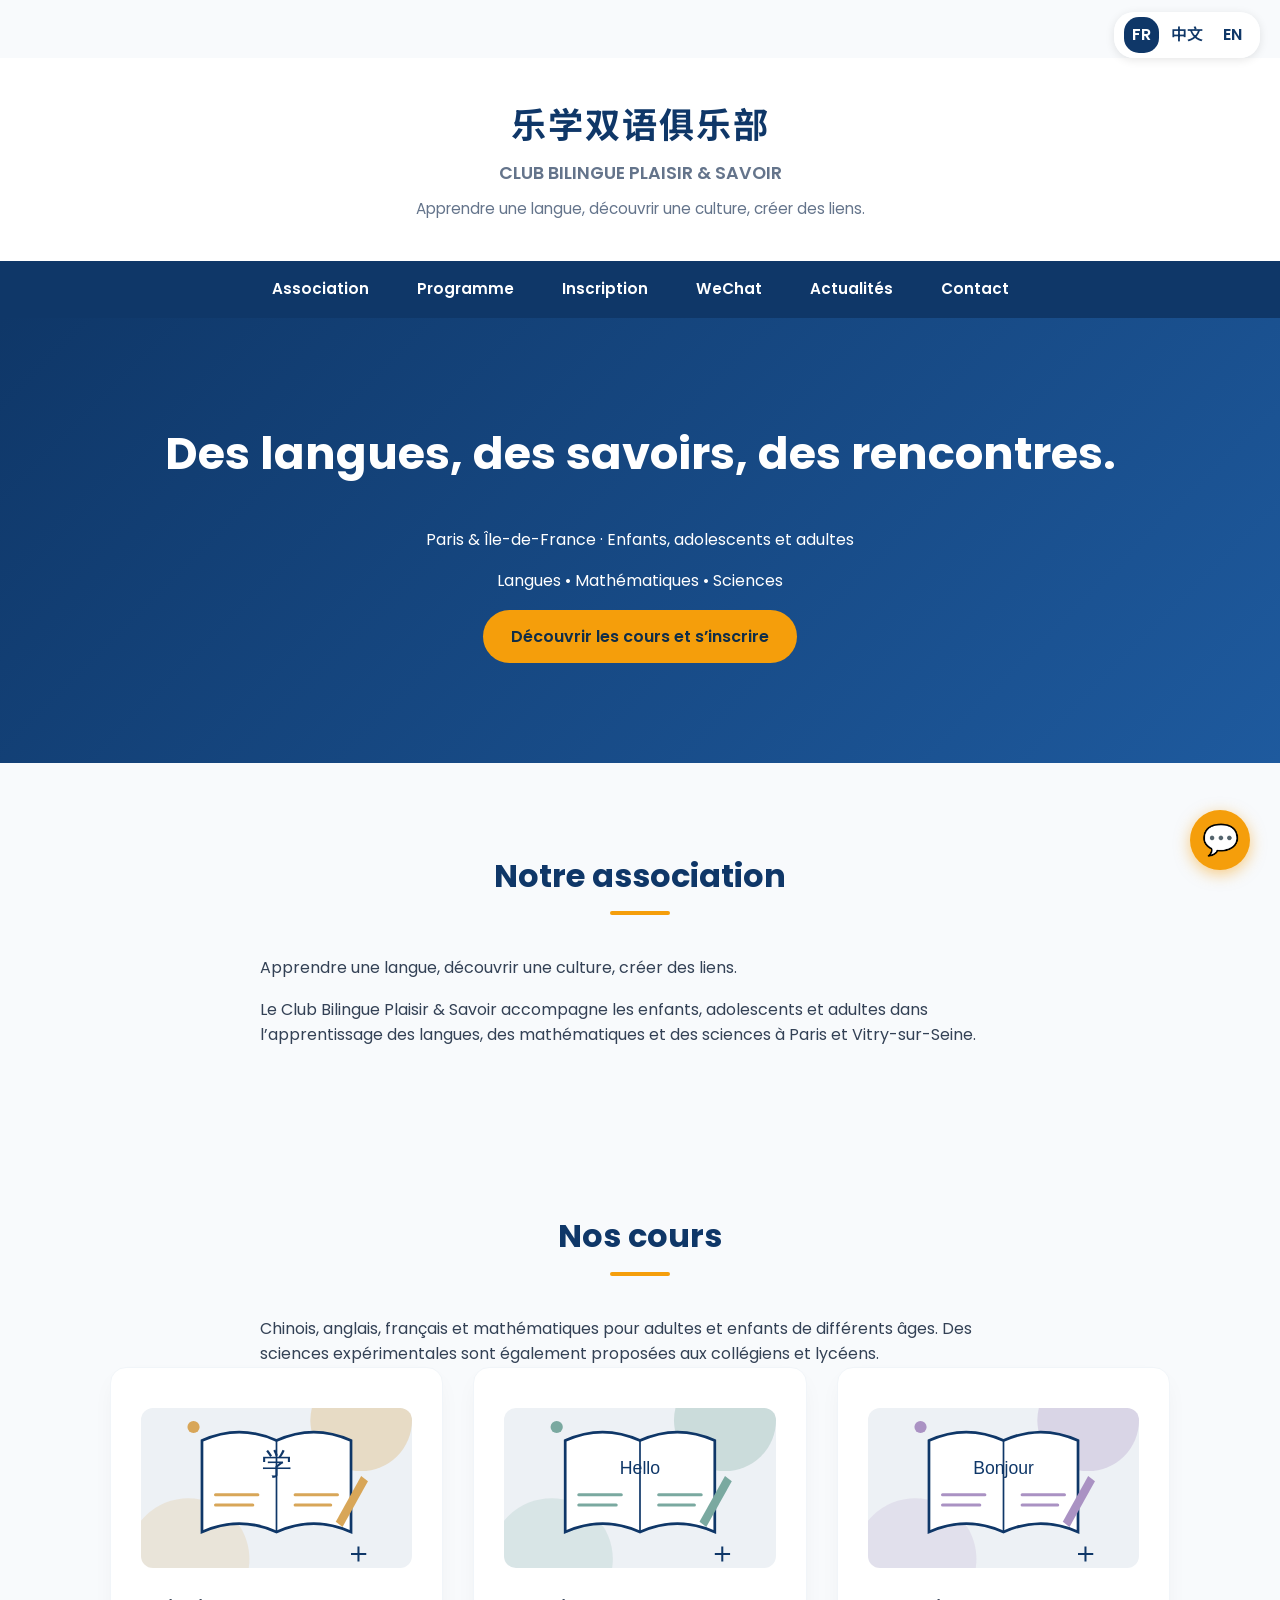
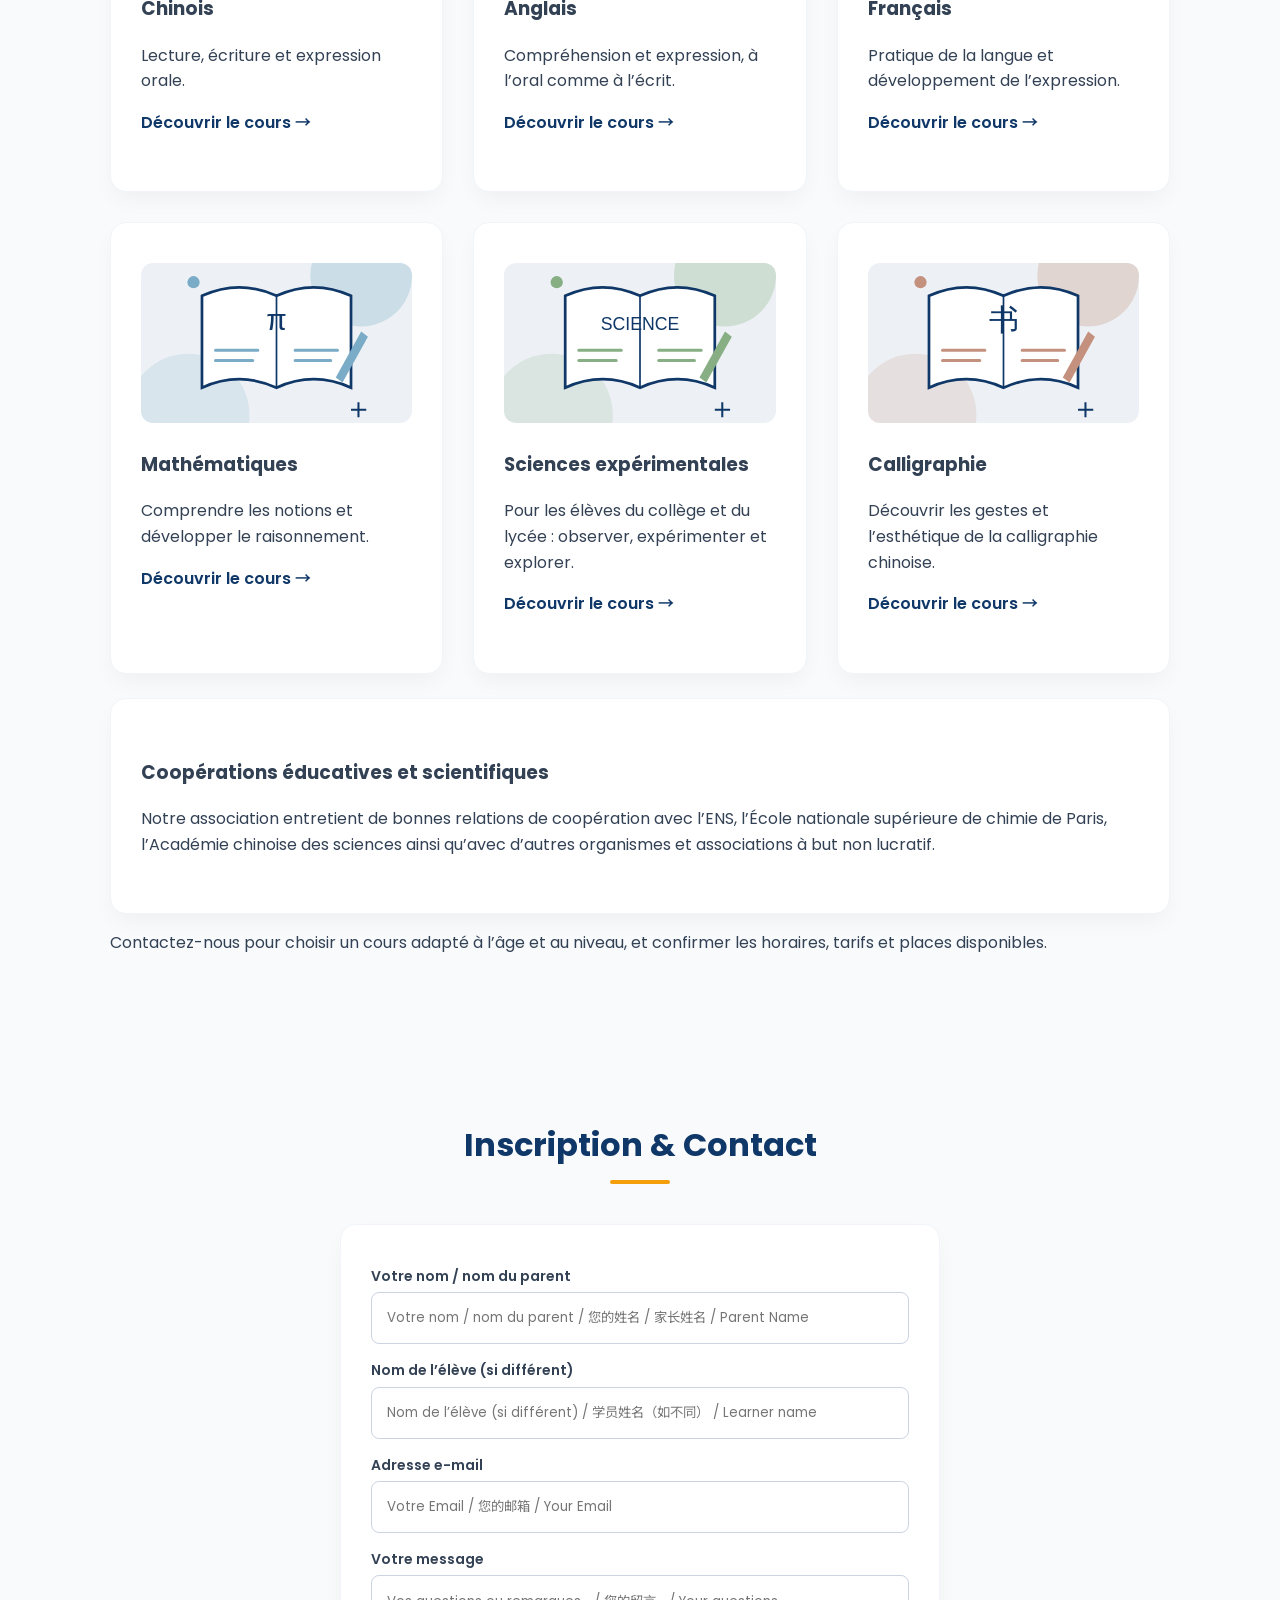
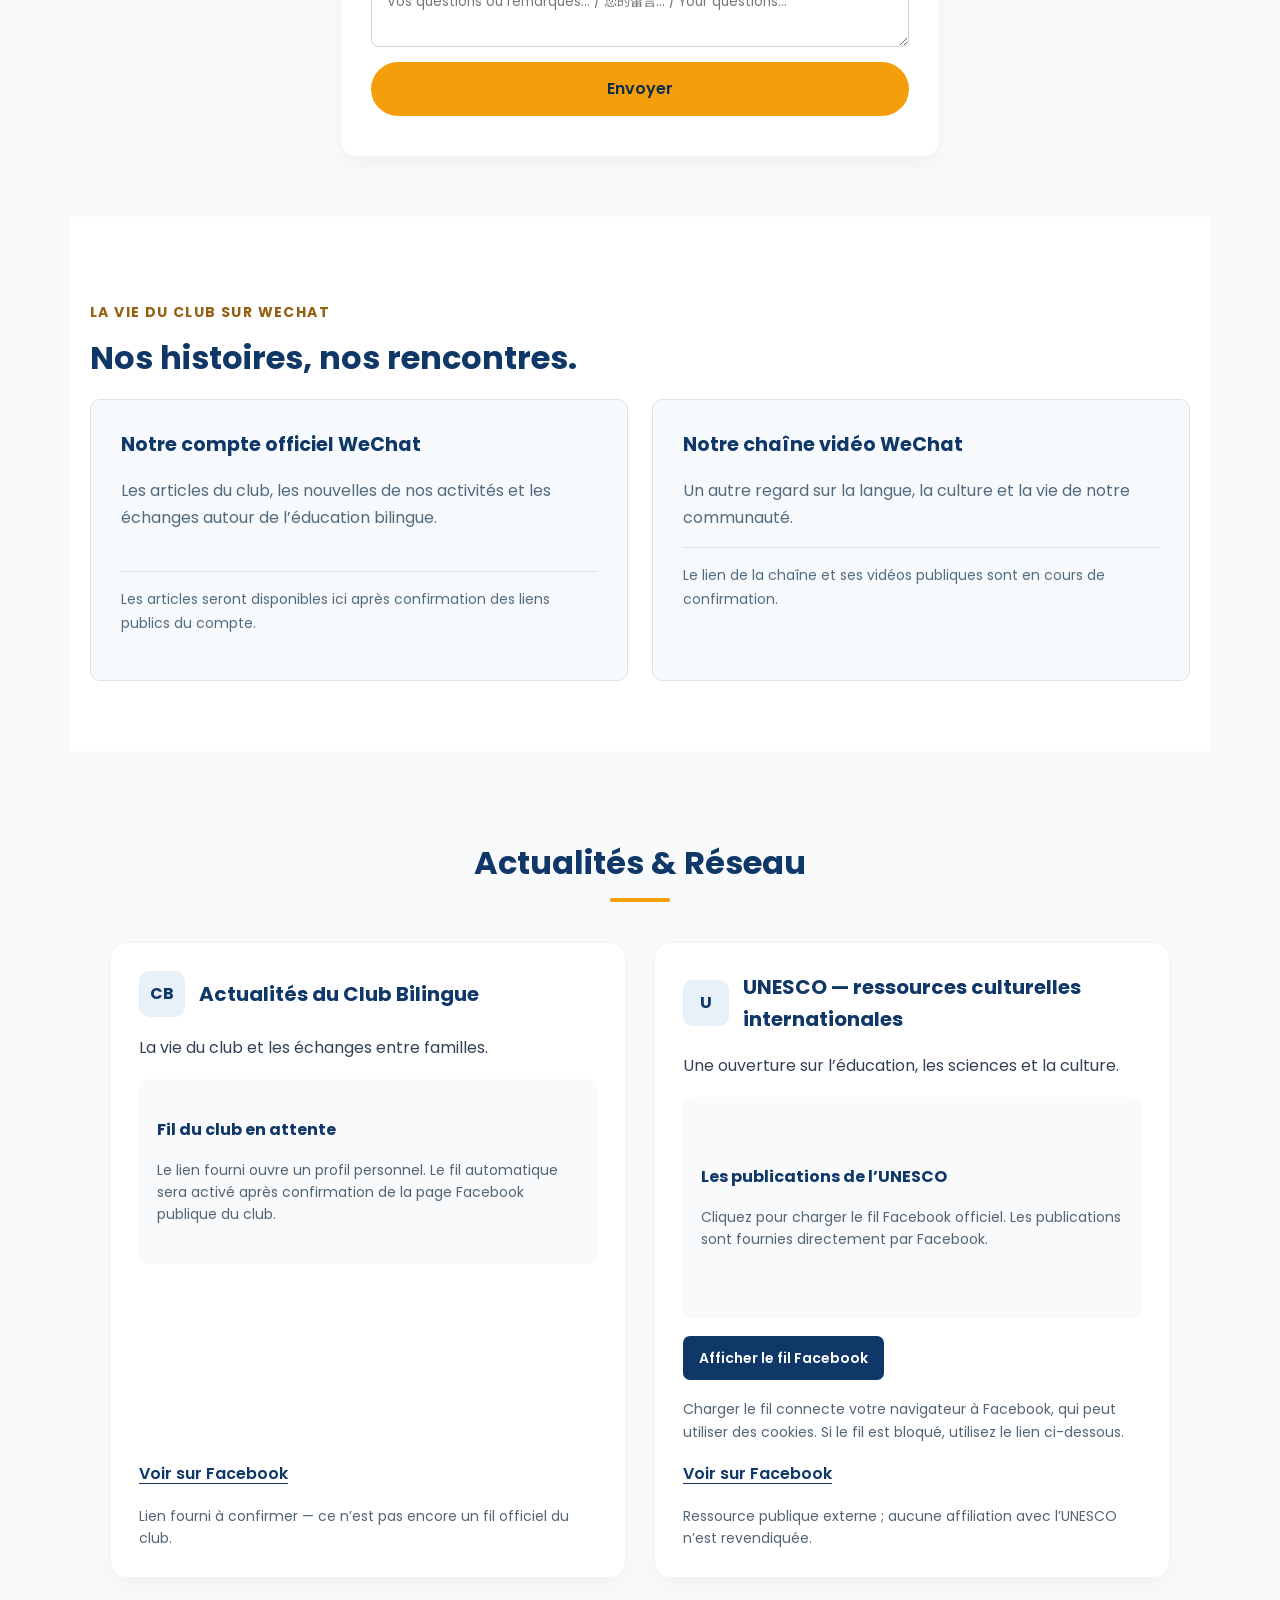
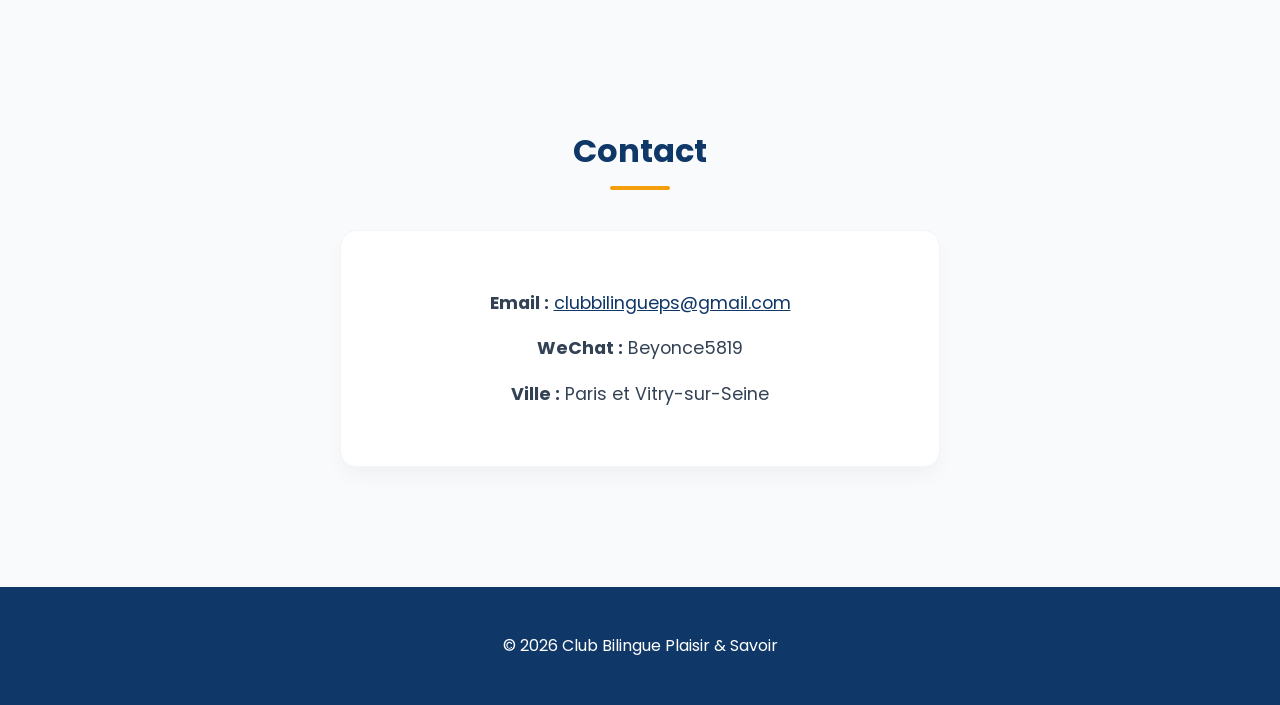
==== commit 018bb48f: "Add files via upload" ====
--- a/index.html
+++ b/index.html
@@ -208,6 +208,7 @@
  #contact a { overflow-wrap: anywhere; }
 }
 @media (prefers-reduced-motion: reduce) { * { scroll-behavior: auto; transition: none !important; } }
+.course-link{display:block;text-decoration:none;color:inherit}.course-link img{width:100%;height:160px;object-fit:cover;border-radius:12px}.course-link:focus-visible{outline:3px solid var(--accent);outline-offset:4px}.course-more{color:var(--primary);font-weight:600}
 </style>
 <link rel="stylesheet" href="assets/discovery.css">
 </head>
@@ -232,7 +233,6 @@
   <a href="#about"><span class="lang-fr">Association</span><span class="lang-zh">关于我们</span><span class="lang-en">About Us</span></a>
   <a href="#program"><span class="lang-fr">Programme</span><span class="lang-zh">课程介绍</span><span class="lang-en">Program</span></a>
   <a href="#register"><span class="lang-fr">Inscription</span><span class="lang-zh">在线报名</span><span class="lang-en">Register</span></a>
-  <a href="#agenda"><span class="lang-fr">Agenda local</span><span class="lang-zh">本地活动</span><span class="lang-en">Local events</span></a>
   <a href="#wechat"><span class="lang-fr">WeChat</span><span class="lang-zh">微信内容</span><span class="lang-en">WeChat</span></a>
   <a href="#news"><span class="lang-fr">Actualités</span><span class="lang-zh">最新动态</span><span class="lang-en">News</span></a>
   <a href="#contact"><span class="lang-fr">Contact</span><span class="lang-zh">联系我们</span><span class="lang-en">Contact</span></a>
@@ -249,7 +249,7 @@
 
 <section class="container" id="about"><h2><span class="lang-fr">Notre association</span><span class="lang-zh">关于俱乐部</span><span class="lang-en">Our Association</span></h2><div class="about-copy"><p><span class="lang-fr">Apprendre une langue, découvrir une culture, créer des liens.</span><span class="lang-zh">以语言、文化与科学知识连接不同年龄的学习者。</span><span class="lang-en">Learn a language, discover a culture, build connections.</span></p><p><span class="lang-fr">Le Club Bilingue Plaisir &amp; Savoir accompagne les enfants, adolescents et adultes dans l’apprentissage des langues, des mathématiques et des sciences à Paris et Vitry-sur-Seine.</span><span class="lang-zh">乐学双语俱乐部在巴黎与塞纳河畔维特里开展面向儿童、青少年及成人的语言、数学与科学学习活动。</span><span class="lang-en">Club Bilingue Plaisir &amp; Savoir supports children, teenagers and adults in learning languages, mathematics and science in Paris and Vitry-sur-Seine.</span></p></div></section>
 
-<section class="container" id="program"><h2><span class="lang-fr">Nos cours</span><span class="lang-zh">课程介绍</span><span class="lang-en">Our courses</span></h2><p class="about-copy"><span class="lang-fr">Chinois, anglais, français et mathématiques pour adultes et enfants de différents âges. Des sciences expérimentales sont également proposées aux collégiens et lycéens.</span><span class="lang-zh">为成人及各年龄段孩子提供中文、英语、法语和数学课程；为初中、高中学生提供科学实践课程。</span><span class="lang-en">Chinese, English, French and mathematics for adults and children across age groups, with practical science for secondary school students.</span></p><div class="grid"><article class="card"><h3><span class="lang-fr">Chinois</span><span class="lang-zh">中文课</span><span class="lang-en">Chinese</span></h3><p><span class="lang-fr">Lecture, écriture et expression orale.</span><span class="lang-zh">阅读、写作与口语交流。</span><span class="lang-en">Reading, writing and speaking.</span></p></article><article class="card"><h3><span class="lang-fr">Anglais</span><span class="lang-zh">英语课</span><span class="lang-en">English</span></h3><p><span class="lang-fr">Compréhension et expression, à l’oral comme à l’écrit.</span><span class="lang-zh">听说读写与语言运用。</span><span class="lang-en">Listening, speaking, reading and writing.</span></p></article><article class="card"><h3><span class="lang-fr">Français</span><span class="lang-zh">法语课</span><span class="lang-en">French</span></h3><p><span class="lang-fr">Pratique de la langue et développement de l’expression.</span><span class="lang-zh">法语学习与表达能力培养。</span><span class="lang-en">French language practice and communication.</span></p></article><article class="card"><h3><span class="lang-fr">Mathématiques</span><span class="lang-zh">数学课</span><span class="lang-en">Mathematics</span></h3><p><span class="lang-fr">Comprendre les notions et développer le raisonnement.</span><span class="lang-zh">理解数学概念，培养逻辑思维与解题能力。</span><span class="lang-en">Understand concepts and develop mathematical reasoning.</span></p></article><article class="card"><h3><span class="lang-fr">Sciences expérimentales</span><span class="lang-zh">科学实践课</span><span class="lang-en">Practical science</span></h3><p><span class="lang-fr">Pour les élèves du collège et du lycée : observer, expérimenter et explorer.</span><span class="lang-zh">面向初中、高中学生，通过观察、实验与探索学习科学。</span><span class="lang-en">For secondary school students: observation, experiments and exploration.</span></p></article><article class="card"><h3><span class="lang-fr">Calligraphie</span><span class="lang-zh">书法课</span><span class="lang-en">Calligraphy</span></h3><p><span class="lang-fr">Découvrir les gestes et l’esthétique de la calligraphie chinoise.</span><span class="lang-zh">体验中国书法的笔法与艺术之美。</span><span class="lang-en">Discover the techniques and aesthetics of Chinese calligraphy.</span></p></article></div><article class="card" style="margin-top:24px"><h3><span class="lang-fr">Coopérations éducatives et scientifiques</span><span class="lang-zh">教育与科研交流合作</span><span class="lang-en">Educational and scientific cooperation</span></h3><p><span class="lang-fr">Notre association entretient de bonnes relations de coopération avec l’ENS, l’École nationale supérieure de chimie de Paris, l’Académie chinoise des sciences ainsi qu’avec d’autres organismes et associations à but non lucratif.</span><span class="lang-zh">协会与 ENS、巴黎高等化学学院、中国科学院等单位及非营利组织保持良好的合作关系。</span><span class="lang-en">Our association maintains positive cooperative relationships with ENS, the École nationale supérieure de chimie de Paris, the Chinese Academy of Sciences, and other institutions and nonprofit organisations.</span></p></article><p><span class="lang-fr">Contactez-nous pour choisir un cours adapté à l’âge et au niveau, et confirmer les horaires, tarifs et places disponibles.</span><span class="lang-zh">欢迎联系协会，根据年龄与学习水平选择课程，并确认上课时间、费用与名额。</span><span class="lang-en">Contact us to choose a course suited to your age and level and confirm schedules, fees and availability.</span></p></section>
+<section class="container" id="program"><h2><span class="lang-fr">Nos cours</span><span class="lang-zh">课程介绍</span><span class="lang-en">Our courses</span></h2><p class="about-copy"><span class="lang-fr">Chinois, anglais, français et mathématiques pour adultes et enfants de différents âges. Des sciences expérimentales sont également proposées aux collégiens et lycéens.</span><span class="lang-zh">为成人及各年龄段孩子提供中文、英语、法语和数学课程；为初中、高中学生提供科学实践课程。</span><span class="lang-en">Chinese, English, French and mathematics for adults and children across age groups, with practical science for secondary school students.</span></p><div class="grid"><a class="card course-link" href="courses/chinese.html" data-course="chinese"><img src="assets/course-images/chinese.svg" alt="" width="800" height="620" loading="lazy"><h3><span class="lang-fr">Chinois</span><span class="lang-zh">中文课</span><span class="lang-en">Chinese</span></h3><p><span class="lang-fr">Lecture, écriture et expression orale.</span><span class="lang-zh">阅读、写作与口语交流。</span><span class="lang-en">Reading, writing and speaking.</span></p><p class="course-more"><span class="lang-fr">Découvrir le cours →</span><span class="lang-zh">了解课程 →</span><span class="lang-en">Explore this course →</span></p></a><a class="card course-link" href="courses/english.html" data-course="english"><img src="assets/course-images/english.svg" alt="" width="800" height="620" loading="lazy"><h3><span class="lang-fr">Anglais</span><span class="lang-zh">英语课</span><span class="lang-en">English</span></h3><p><span class="lang-fr">Compréhension et expression, à l’oral comme à l’écrit.</span><span class="lang-zh">听说读写与语言运用。</span><span class="lang-en">Listening, speaking, reading and writing.</span></p><p class="course-more"><span class="lang-fr">Découvrir le cours →</span><span class="lang-zh">了解课程 →</span><span class="lang-en">Explore this course →</span></p></a><a class="card course-link" href="courses/french.html" data-course="french"><img src="assets/course-images/french.svg" alt="" width="800" height="620" loading="lazy"><h3><span class="lang-fr">Français</span><span class="lang-zh">法语课</span><span class="lang-en">French</span></h3><p><span class="lang-fr">Pratique de la langue et développement de l’expression.</span><span class="lang-zh">法语学习与表达能力培养。</span><span class="lang-en">French language practice and communication.</span></p><p class="course-more"><span class="lang-fr">Découvrir le cours →</span><span class="lang-zh">了解课程 →</span><span class="lang-en">Explore this course →</span></p></a><a class="card course-link" href="courses/mathematics.html" data-course="mathematics"><img src="assets/course-images/mathematics.svg" alt="" width="800" height="620" loading="lazy"><h3><span class="lang-fr">Mathématiques</span><span class="lang-zh">数学课</span><span class="lang-en">Mathematics</span></h3><p><span class="lang-fr">Comprendre les notions et développer le raisonnement.</span><span class="lang-zh">理解数学概念，培养逻辑思维与解题能力。</span><span class="lang-en">Understand concepts and develop mathematical reasoning.</span></p><p class="course-more"><span class="lang-fr">Découvrir le cours →</span><span class="lang-zh">了解课程 →</span><span class="lang-en">Explore this course →</span></p></a><a class="card course-link" href="courses/science.html" data-course="science"><img src="assets/course-images/science.svg" alt="" width="800" height="620" loading="lazy"><h3><span class="lang-fr">Sciences expérimentales</span><span class="lang-zh">科学实践课</span><span class="lang-en">Practical science</span></h3><p><span class="lang-fr">Pour les élèves du collège et du lycée : observer, expérimenter et explorer.</span><span class="lang-zh">面向初中、高中学生，通过观察、实验与探索学习科学。</span><span class="lang-en">For secondary school students: observation, experiments and exploration.</span></p><p class="course-more"><span class="lang-fr">Découvrir le cours →</span><span class="lang-zh">了解课程 →</span><span class="lang-en">Explore this course →</span></p></a><a class="card course-link" href="courses/calligraphy.html" data-course="calligraphy"><img src="assets/course-images/calligraphy.svg" alt="" width="800" height="620" loading="lazy"><h3><span class="lang-fr">Calligraphie</span><span class="lang-zh">书法课</span><span class="lang-en">Calligraphy</span></h3><p><span class="lang-fr">Découvrir les gestes et l’esthétique de la calligraphie chinoise.</span><span class="lang-zh">体验中国书法的笔法与艺术之美。</span><span class="lang-en">Discover the techniques and aesthetics of Chinese calligraphy.</span></p><p class="course-more"><span class="lang-fr">Découvrir le cours →</span><span class="lang-zh">了解课程 →</span><span class="lang-en">Explore this course →</span></p></a></div><article class="card" style="margin-top:24px"><h3><span class="lang-fr">Coopérations éducatives et scientifiques</span><span class="lang-zh">教育与科研交流合作</span><span class="lang-en">Educational and scientific cooperation</span></h3><p><span class="lang-fr">Notre association entretient de bonnes relations de coopération avec l’ENS, l’École nationale supérieure de chimie de Paris, l’Académie chinoise des sciences ainsi qu’avec d’autres organismes et associations à but non lucratif.</span><span class="lang-zh">协会与 ENS、巴黎高等化学学院、中国科学院等单位及非营利组织保持良好的合作关系。</span><span class="lang-en">Our association maintains positive cooperative relationships with ENS, the École nationale supérieure de chimie de Paris, the Chinese Academy of Sciences, and other institutions and nonprofit organisations.</span></p></article><p><span class="lang-fr">Contactez-nous pour choisir un cours adapté à l’âge et au niveau, et confirmer les horaires, tarifs et places disponibles.</span><span class="lang-zh">欢迎联系协会，根据年龄与学习水平选择课程，并确认上课时间、费用与名额。</span><span class="lang-en">Contact us to choose a course suited to your age and level and confirm schedules, fees and availability.</span></p></section>
 
 <div class="container" id="register">
   <h2><span class="lang-fr">Inscription & Contact</span><span class="lang-zh">在线咨询与报名</span><span class="lang-en">Registration</span></h2>
@@ -268,27 +268,6 @@
   </div>
 </div>
 
-<section class="discovery" id="agenda" aria-labelledby="agenda-title">
- <div class="discovery-wrap">
-  <div class="discovery-intro"><div><p class="discovery-kicker"><span class="lang-fr">Paris &amp; autour de nous</span><span class="lang-zh">巴黎与周边</span><span class="lang-en">Paris &amp; nearby</span></p><h2 id="agenda-title"><span class="lang-fr">Des idées pour apprendre, sortir et partager.</span><span class="lang-zh">学习、出行与分享，从这里开始。</span><span class="lang-en">Discover, go out and connect.</span></h2><p><span class="lang-fr">Explorez les activités publiées sur les plateformes municipales, avec une attention particulière au chinois et à la culture chinoise.</span><span class="lang-zh">探索市政府官方平台发布的活动，优先发现中文与中国文化相关内容。</span><span class="lang-en">Explore events listed on municipal platforms, with a special focus on Chinese language and culture.</span></p></div><div class="discovery-meta"><p><span class="lang-fr">Paris, ses 20 arrondissements et les villes voisines. Sources identifiées, dates publiées et accès direct aux informations officielles.</span><span class="lang-zh">覆盖巴黎 20 个区及周边城市。每项活动均标注来源、官方日期与详情链接。</span><span class="lang-en">Paris, its 20 districts and neighbouring cities. Identified sources, published dates and direct links to official details.</span></p><p id="agenda-updated"></p></div></div>
-  <div class="agenda-tools">
-   <div class="agenda-search"><label for="agenda-search" data-agenda-label="search">Rechercher un événement</label><input type="search" id="agenda-search" autocomplete="off" placeholder="Rechercher un événement"></div>
-   <div><label for="agenda-city" data-agenda-label="city">Ville</label><select id="agenda-city"><option value="">Toutes les villes</option></select></div>
-   <div><label for="agenda-district" data-agenda-label="district">Arrondissement</label><select id="agenda-district"><option value="">Tous les arrondissements</option><option value="1">Paris 01</option><option value="2">Paris 02</option><option value="3">Paris 03</option><option value="4">Paris 04</option><option value="5">Paris 05</option><option value="6">Paris 06</option><option value="7">Paris 07</option><option value="8">Paris 08</option><option value="9">Paris 09</option><option value="10">Paris 10</option><option value="11">Paris 11</option><option value="12">Paris 12</option><option value="13">Paris 13</option><option value="14">Paris 14</option><option value="15">Paris 15</option><option value="16">Paris 16</option><option value="17">Paris 17</option><option value="18">Paris 18</option><option value="19">Paris 19</option><option value="20">Paris 20</option></select></div>
-   <div><label for="agenda-period" data-agenda-label="period">Quand ?</label><select id="agenda-period"><option value="">À venir / en cours</option><option value="7">Dans les 7 jours</option><option value="30">Dans les 30 jours</option></select></div>
-   <label class="agenda-check"><input type="checkbox" id="agenda-free"><span data-agenda-label="freeOnly">Uniquement les événements gratuits</span></label>
-  </div>
-  <div class="agenda-tabs" role="group" aria-label="Thème / 主题 / Theme"><button type="button" data-theme="chinese" aria-pressed="true">Chinois &amp; culture</button><button type="button" data-theme="family" aria-pressed="false">Enfants &amp; familles</button><button type="button" data-theme="all" aria-pressed="false">Tous les thèmes</button></div>
-  <div class="agenda-status"><p id="agenda-count" role="status" aria-live="polite"></p><button type="button" class="agenda-refresh" id="agenda-refresh" data-agenda-label="refresh">Actualiser</button></div>
-  <p class="discovery-notice" id="agenda-warning" role="status"></p>
-  <div class="event-grid" id="event-grid"><!-- EVENT_PREVIEW_START --><!-- EVENT_PREVIEW_END --></div>
-  <button type="button" id="agenda-more" class="agenda-more" data-agenda-label="more" hidden>Afficher plus</button>
-  <p class="discovery-notice"><span class="lang-fr">Les événements sont externes au club. Le fait d’être publié sur un site municipal ne signifie pas que la mairie organise l’événement. Vérifiez les dates, les conditions et les réservations sur la fiche officielle avant de vous déplacer.</span><span class="lang-zh">这些是俱乐部之外的活动。收录于市政府平台不代表由市政府主办。出行前请通过官方活动页确认时间、费用、适用人群与预约条件。</span><span class="lang-en">These events are external to the club. Listing on a municipal platform does not imply municipal organisation. Check dates, prices, audiences and booking conditions on the official page before travelling.</span></p>
-  <p class="discovery-notice"><span data-agenda-label="original">Titres et détails dans la langue du document original.</span> <span data-agenda-label="timezone">Horaires locaux · Europe/Paris</span></p>
-  <details class="coverage"><summary><span class="lang-fr">Nos sources et leur couverture</span><span class="lang-zh">查看官方来源与覆盖情况</span><span class="lang-en">Sources and coverage</span></summary><div class="coverage-grid" id="source-directory"></div><p class="discovery-notice"><span class="lang-fr">L’agenda rassemble les données disponibles pour les 120 prochains jours. Certains flux ne publient qu’une sélection ; la couverture n’est pas exhaustive. La fraîcheur de chaque source est indiquée ci-dessus.</span><span class="lang-zh">展示未来 120 天内可读取的官方平台活动。部分来源只提供精选内容，无法保证涵盖全部活动；上方标注各来源的读取状态。</span><span class="lang-en">The calendar uses available listings for the next 120 days. Some feeds contain selected events only; coverage is not exhaustive. Each source’s refresh status is shown above.</span></p><p class="discovery-notice">Paris : <a href="https://opendata.paris.fr/explore/dataset/que-faire-a-paris-/" target="_blank" rel="noopener noreferrer">Ville de Paris · Que faire à Paris</a> · <a href="https://opendatacommons.org/licenses/odbl/1-0/" target="_blank" rel="noopener noreferrer">ODbL 1.0</a></p></details>
-  <noscript><p class="discovery-notice">Activez JavaScript pour les filtres. Les liens officiels ci-dessous restent accessibles. · 启用 JavaScript 可使用筛选；仍可访问官方链接。</p></noscript>
- </div>
-</section>
 <section class="wechat-section" id="wechat" aria-labelledby="wechat-title"><p class="discovery-kicker"><span class="lang-fr">La vie du club sur WeChat</span><span class="lang-zh">在微信关注俱乐部</span><span class="lang-en">Club life on WeChat</span></p><h2 id="wechat-title"><span class="lang-fr">Nos histoires, nos rencontres.</span><span class="lang-zh">我们的故事，我们的相遇。</span><span class="lang-en">Our stories, our connections.</span></h2><div class="wechat-grid"><article class="wechat-card"><h3 id="wechat-account-name"><span class="lang-fr">Notre compte officiel WeChat</span><span class="lang-zh">我们的微信公众号</span><span class="lang-en">Our WeChat Official Account</span></h3><p><span class="lang-fr">Les articles du club, les nouvelles de nos activités et les échanges autour de l’éducation bilingue.</span><span class="lang-zh">分享俱乐部文章、活动动态与双语教育交流。</span><span class="lang-en">Club articles, activity news and conversations about bilingual education.</span></p><div id="wechat-articles" class="wechat-articles"></div><p id="wechat-pending" class="wechat-pending"><span class="lang-fr">Les articles seront disponibles ici après confirmation des liens publics du compte.</span><span class="lang-zh">确认公众号及公开文章链接后，将在这里展示内容。</span><span class="lang-en">Articles will appear here once the account’s public links are confirmed.</span></p></article><article class="wechat-card"><h3><span class="lang-fr">Notre chaîne vidéo WeChat</span><span class="lang-zh">我们的微信视频号</span><span class="lang-en">Our WeChat Channels</span></h3><p><span class="lang-fr">Un autre regard sur la langue, la culture et la vie de notre communauté.</span><span class="lang-zh">以视频分享语言、文化与社区生活。</span><span class="lang-en">A fresh perspective on language, culture and community life.</span></p><div id="wechat-channel-content"></div><p class="wechat-pending"><span class="lang-fr">Le lien de la chaîne et ses vidéos publiques sont en cours de confirmation.</span><span class="lang-zh">视频号主页与公开视频链接正在确认中。</span><span class="lang-en">The channel link and its public video links are awaiting confirmation.</span></p></article></div></section>
 
 <section class="container" id="news" aria-labelledby="news-heading">
@@ -352,9 +331,6 @@
 </div>
 
 <script src="assets/site.js" defer></script>
-<script src="assets/content-snapshot.js" defer></script>
-<script src="assets/wechat-snapshot.js" defer></script>
-<script src="assets/discovery.js" defer></script>
 
 </body>
 </html>
